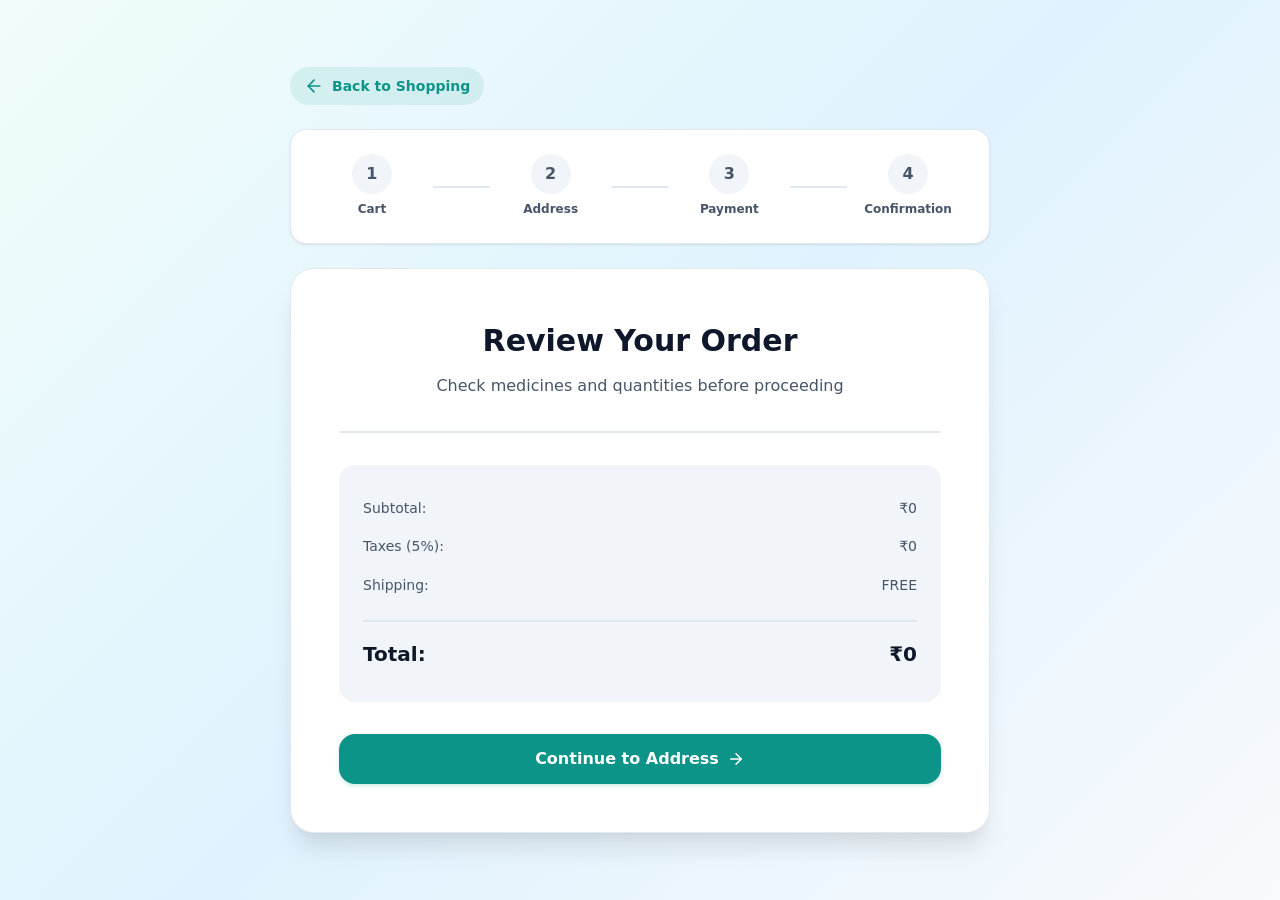
==== frontend/pages/checkout.html @ 87092c23 "Add checkout flow and UI polish Introduces a 4-step checkout experience with cart review, address en" ====
<!DOCTYPE html>
<html lang="en">
<head>
  <meta charset="UTF-8" />
  <meta name="viewport" content="width=device-width, initial-scale=1.0" />
  <meta name="description" content="MediCare Plus Checkout - Complete Your Medicine Order" />
  <title>Checkout - MediCare Plus</title>
  <link rel="stylesheet" href="../css/style.css" />
  <link rel="stylesheet" href="../css/checkout.css" />
</head>
<body class="checkout-page">

  <!-- Checkout Container -->
  <div class="checkout-container">
    <!-- Header with Back Link -->
    <div class="checkout-header">
      <a href="../index.html" class="back-link" aria-label="Back to home">
        <svg viewBox="0 0 24 24" width="20" height="20" stroke="currentColor" stroke-width="2" fill="none" stroke-linecap="round" stroke-linejoin="round">
          <line x1="19" y1="12" x2="5" y2="12"></line>
          <polyline points="12 19 5 12 12 5"></polyline>
        </svg>
        <span>Back to Shopping</span>
      </a>
    </div>

    <!-- Step Indicator Bar -->
    <div class="step-indicator">
      <div class="step-item" data-step="cart">
        <div class="step-number">1</div>
        <div class="step-label">Cart</div>
      </div>
      <div class="step-connector"></div>
      <div class="step-item" data-step="address">
        <div class="step-number">2</div>
        <div class="step-label">Address</div>
      </div>
      <div class="step-connector"></div>
      <div class="step-item" data-step="payment">
        <div class="step-number">3</div>
        <div class="step-label">Payment</div>
      </div>
      <div class="step-connector"></div>
      <div class="step-item" data-step="confirmation">
        <div class="step-number">4</div>
        <div class="step-label">Confirmation</div>
      </div>
    </div>

    <!-- Checkout Card -->
    <div class="checkout-card">

      <!-- STEP 1: CART REVIEW -->
      <div class="checkout-step active" id="cart-step">
        <div class="step-header">
          <h2>Review Your Order</h2>
          <p>Check medicines and quantities before proceeding</p>
        </div>

        <div class="cart-items-wrapper">
          <div class="cart-items" id="cart-items">
            <!-- Populated by checkout.js -->
          </div>
        </div>

        <!-- Price Breakdown -->
        <div class="price-breakdown">
          <div class="price-row">
            <span>Subtotal:</span>
            <span id="subtotal">₹0</span>
          </div>
          <div class="price-row">
            <span>Taxes (5%):</span>
            <span id="tax">₹0</span>
          </div>
          <div class="price-row">
            <span>Shipping:</span>
            <span id="shipping">FREE</span>
          </div>
          <div class="price-row total">
            <span>Total:</span>
            <span id="total">₹0</span>
          </div>
        </div>

        <!-- Action Buttons -->
        <div class="step-actions">
          <button type="button" class="btn btn-primary btn-lg btn-block" id="cart-continue">
            <span>Continue to Address</span>
            <svg viewBox="0 0 24 24" width="18" height="18" stroke="currentColor" stroke-width="2" fill="none" stroke-linecap="round" stroke-linejoin="round">
              <line x1="5" y1="12" x2="19" y2="12"></line>
              <polyline points="12 5 19 12 12 19"></polyline>
            </svg>
          </button>
        </div>
      </div>

      <!-- STEP 2: DELIVERY ADDRESS -->
      <div class="checkout-step" id="address-step">
        <div class="step-header">
          <h2>Delivery Address</h2>
          <p>Where should we deliver your medicines?</p>
        </div>

        <form class="address-form" id="address-form">
          <!-- Full Name -->
          <div class="form-group">
            <label for="full-name">Full Name</label>
            <input
              type="text"
              id="full-name"
              class="form-input"
              placeholder="Ashish Sharma"
              required
              aria-label="Your full name"
            />
            <p class="form-error" id="error-full-name"></p>
          </div>

          <!-- Phone Number -->
          <div class="form-group">
            <label for="phone">Mobile Number</label>
            <div class="phone-input-wrapper">
              <span class="country-code">+91</span>
              <input
                type="tel"
                id="phone"
                class="phone-input"
                placeholder="Enter 10-digit number"
                maxlength="10"
                pattern="[0-9]{10}"
                required
                aria-label="10-digit Indian mobile number"
              />
            </div>
            <p class="form-error" id="error-phone"></p>
          </div>

          <!-- Street Address -->
          <div class="form-group">
            <label for="street">Street Address</label>
            <input
              type="text"
              id="street"
              class="form-input"
              placeholder="123 Main Street, Apt 456"
              required
              aria-label="Street address"
            />
            <p class="form-error" id="error-street"></p>
          </div>

          <!-- City & State Row -->
          <div class="form-row">
            <div class="form-group">
              <label for="city">City</label>
              <input
                type="text"
                id="city"
                class="form-input"
                placeholder="Mumbai"
                required
                aria-label="City"
              />
              <p class="form-error" id="error-city"></p>
            </div>

            <div class="form-group">
              <label for="state">State</label>
              <select id="state" class="form-input" required aria-label="Indian state">
                <option value="">Select State</option>
                <option value="Andhra Pradesh">Andhra Pradesh</option>
                <option value="Arunachal Pradesh">Arunachal Pradesh</option>
                <option value="Assam">Assam</option>
                <option value="Bihar">Bihar</option>
                <option value="Chhattisgarh">Chhattisgarh</option>
                <option value="Goa">Goa</option>
                <option value="Gujarat">Gujarat</option>
                <option value="Haryana">Haryana</option>
                <option value="Himachal Pradesh">Himachal Pradesh</option>
                <option value="Jharkhand">Jharkhand</option>
                <option value="Karnataka">Karnataka</option>
                <option value="Kerala">Kerala</option>
                <option value="Madhya Pradesh">Madhya Pradesh</option>
                <option value="Maharashtra">Maharashtra</option>
                <option value="Manipur">Manipur</option>
                <option value="Meghalaya">Meghalaya</option>
                <option value="Mizoram">Mizoram</option>
                <option value="Nagaland">Nagaland</option>
                <option value="Odisha">Odisha</option>
                <option value="Punjab">Punjab</option>
                <option value="Rajasthan">Rajasthan</option>
                <option value="Sikkim">Sikkim</option>
                <option value="Tamil Nadu">Tamil Nadu</option>
                <option value="Telangana">Telangana</option>
                <option value="Tripura">Tripura</option>
                <option value="Uttar Pradesh">Uttar Pradesh</option>
                <option value="Uttarakhand">Uttarakhand</option>
                <option value="West Bengal">West Bengal</option>
                <option value="Andaman and Nicobar">Andaman and Nicobar</option>
                <option value="Chandigarh">Chandigarh</option>
                <option value="Dadra and Nagar Haveli">Dadra and Nagar Haveli</option>
                <option value="Daman and Diu">Daman and Diu</option>
                <option value="Lakshadweep">Lakshadweep</option>
                <option value="Puducherry">Puducherry</option>
                <option value="Delhi">Delhi</option>
              </select>
              <p class="form-error" id="error-state"></p>
            </div>
          </div>

          <!-- PIN Code -->
          <div class="form-group">
            <label for="pin-code">PIN Code</label>
            <input
              type="text"
              id="pin-code"
              class="form-input"
              placeholder="400001"
              maxlength="6"
              pattern="[0-9]{6}"
              required
              aria-label="6-digit PIN code"
            />
            <p class="form-hint">6 digits, e.g., 400001</p>
            <p class="form-error" id="error-pin-code"></p>
          </div>

          <!-- Save Address Checkbox -->
          <div class="form-group checkbox-group">
            <label class="checkbox-label">
              <input type="checkbox" id="save-address" />
              <span>Save this address for future orders</span>
            </label>
          </div>

          <!-- Action Buttons -->
          <div class="step-actions">
            <button type="button" class="btn btn-outline btn-lg" id="address-back">
              <svg viewBox="0 0 24 24" width="18" height="18" stroke="currentColor" stroke-width="2" fill="none" stroke-linecap="round" stroke-linejoin="round">
                <line x1="19" y1="12" x2="5" y2="12"></line>
                <polyline points="12 19 5 12 12 5"></polyline>
              </svg>
              <span>Back</span>
            </button>
            <button type="button" class="btn btn-primary btn-lg" id="address-continue">
              <span>Continue to Payment</span>
              <svg viewBox="0 0 24 24" width="18" height="18" stroke="currentColor" stroke-width="2" fill="none" stroke-linecap="round" stroke-linejoin="round">
                <line x1="5" y1="12" x2="19" y2="12"></line>
                <polyline points="12 5 19 12 12 19"></polyline>
              </svg>
            </button>
          </div>
        </form>
      </div>

      <!-- STEP 3: PAYMENT & COUPON -->
      <div class="checkout-step" id="payment-step">
        <div class="step-header">
          <h2>Payment & Coupon</h2>
          <p>Choose payment method and apply coupon if available</p>
        </div>

        <!-- Order Summary -->
        <div class="order-summary">
          <h3>Order Summary</h3>
          <div class="summary-row">
            <span>Subtotal:</span>
            <span id="summary-subtotal">₹0</span>
          </div>
          <div class="summary-row">
            <span>Taxes:</span>
            <span id="summary-tax">₹0</span>
          </div>
          <div class="summary-row">
            <span>Shipping:</span>
            <span id="summary-shipping">FREE</span>
          </div>
          <div class="summary-row">
            <span>Discount:</span>
            <span id="summary-discount">-₹0</span>
          </div>
          <div class="summary-row total">
            <span>Total:</span>
            <span id="summary-total">₹0</span>
          </div>
        </div>

        <!-- Coupon Code Section -->
        <div class="coupon-section">
          <h3>Apply Coupon Code</h3>
          <p class="form-hint">Optional - Try: SAVE10, FIRST20, SUMMER50</p>
          <div class="coupon-input-wrapper">
            <input
              type="text"
              id="coupon-code"
              class="form-input coupon-input"
              placeholder="Enter coupon code"
              maxlength="10"
              aria-label="Coupon code"
            />
            <button type="button" class="btn btn-primary btn-sm" id="apply-coupon">
              Apply
            </button>
          </div>
          <p class="form-error" id="error-coupon"></p>
          <p class="form-success" id="success-coupon"></p>
        </div>

        <!-- Payment Method Section -->
        <div class="payment-section">
          <h3>Payment Method</h3>
          <div class="payment-options">
            <label class="radio-label">
              <input type="radio" name="payment-method" value="upi" />
              <span class="radio-text">
                <strong>UPI</strong> - Google Pay, PhonePe, Paytm
              </span>
            </label>
            <label class="radio-label">
              <input type="radio" name="payment-method" value="card" />
              <span class="radio-text">
                <strong>Debit/Credit Card</strong> - Visa, Mastercard, RuPay
              </span>
            </label>
            <label class="radio-label">
              <input type="radio" name="payment-method" value="netbanking" />
              <span class="radio-text">
                <strong>Net Banking</strong> - All major banks
              </span>
            </label>
            <label class="radio-label">
              <input type="radio" name="payment-method" value="cod" checked />
              <span class="radio-text">
                <strong>Cash on Delivery</strong> - Pay when you receive
              </span>
            </label>
          </div>
          <p class="form-hint" style="margin-top: 16px; color: #d97706;">
            ⚠️ Note: Schedule H/H1 prescription drugs require valid doctor's prescription at delivery.
          </p>
        </div>

        <!-- Action Buttons -->
        <div class="step-actions">
          <button type="button" class="btn btn-outline btn-lg" id="payment-back">
            <svg viewBox="0 0 24 24" width="18" height="18" stroke="currentColor" stroke-width="2" fill="none" stroke-linecap="round" stroke-linejoin="round">
              <line x1="19" y1="12" x2="5" y2="12"></line>
              <polyline points="12 19 5 12 12 5"></polyline>
            </svg>
            <span>Back</span>
          </button>
          <button type="button" class="btn btn-primary btn-lg" id="place-order">
            <span>Place Order</span>
            <svg viewBox="0 0 24 24" width="18" height="18" stroke="currentColor" stroke-width="2" fill="none" stroke-linecap="round" stroke-linejoin="round">
              <polyline points="20 6 9 17 4 12"></polyline>
            </svg>
          </button>
        </div>
      </div>

      <!-- STEP 4: ORDER CONFIRMATION -->
      <div class="checkout-step" id="confirmation-step">
        <div class="confirmation-content">
          <div class="success-icon">
            <svg viewBox="0 0 24 24" width="64" height="64" stroke="currentColor" stroke-width="2" fill="none" stroke-linecap="round" stroke-linejoin="round">
              <polyline points="20 6 9 17 4 12"></polyline>
            </svg>
          </div>
          <h2>Order Placed Successfully!</h2>
          <p>Your medicines are being prepared for delivery</p>

          <!-- Order Details -->
          <div class="order-details">
            <div class="detail-row">
              <span class="detail-label">Order Number:</span>
              <span class="detail-value" id="order-number">#MED0000000000</span>
            </div>
            <div class="detail-row">
              <span class="detail-label">Order Date & Time:</span>
              <span class="detail-value" id="order-date">01 Nov 2026, 5:30 AM</span>
            </div>
            <div class="detail-row">
              <span class="detail-label">Estimated Delivery:</span>
              <span class="detail-value" id="estimated-delivery">3-4 business days</span>
            </div>
          </div>

          <!-- Delivery Address -->
          <div class="delivery-address">
            <h3>Delivery to:</h3>
            <div id="delivery-summary">
              <!-- Populated by checkout.js -->
            </div>
          </div>

          <!-- Order Summary -->
          <div class="final-summary">
            <div class="summary-row">
              <span id="items-count">3 medicines</span>
              <span id="final-total">₹467</span>
            </div>
            <div class="summary-row">
              <span>Payment Method:</span>
              <span id="final-payment-method">Cash on Delivery</span>
            </div>
          </div>

          <!-- Action Buttons -->
          <div class="confirmation-actions">
            <button type="button" class="btn btn-outline btn-lg" id="track-order">
              <svg viewBox="0 0 24 24" width="18" height="18" stroke="currentColor" stroke-width="2" fill="none" stroke-linecap="round" stroke-linejoin="round">
                <circle cx="9" cy="21" r="1"/>
                <circle cx="20" cy="21" r="1"/>
                <path d="M1 1h4l2.68 13.39a2 2 0 0 0 2 1.61h9.72a2 2 0 0 0 2-1.61L23 6H6"/>
              </svg>
              <span>Track Order</span>
            </button>
            <button type="button" class="btn btn-primary btn-lg" id="continue-shopping">
              <span>Continue Shopping</span>
              <svg viewBox="0 0 24 24" width="18" height="18" stroke="currentColor" stroke-width="2" fill="none" stroke-linecap="round" stroke-linejoin="round">
                <line x1="5" y1="12" x2="19" y2="12"></line>
                <polyline points="12 5 19 12 12 19"></polyline>
              </svg>
            </button>
          </div>
        </div>
      </div>

    </div>
  </div>

  <!-- Toast Notification Container -->
  <div id="toast-container" class="toast-container" aria-live="polite"></div>

  <!-- Scripts -->
  <script type="module" src="../js/checkout.js"></script>
</body>
</html>
---- frontend/css/style.css ----
/**
 * style.css: Core Design System and Component Styles for Online Medicine Shop
 * Maintained by Member 1 (Soham Shinde) - Foundation, Homepage & UI Components
 */

/* ==========================================================================
   1. DESIGN SYSTEM VARIABLES (:root)
   ========================================================================== */
:root {
  /* Brand Palette - Modern Healthcare & Pharmaceutical */
  --primary-color: #0d9488;       /* Medical Teal 600 */
  --primary-hover: #0f766e;       /* Teal 700 */
  --primary-dark: #115e59;        /* Teal 800 */
  --primary-light: #ccfbf1;       /* Teal 100 */
  --primary-subtle: #f0fdfa;      /* Teal 50 */

  --secondary-color: #0284c7;     /* Clinical Sky 600 */
  --secondary-hover: #0369a1;     /* Sky 700 */
  --secondary-light: #e0f2fe;     /* Sky 100 */

  --accent-color: #10b981;        /* Wellness Emerald 500 */
  --accent-hover: #059669;        /* Emerald 600 */
  --accent-light: #d1fae5;        /* Emerald 100 */

  /* Status & Regulatory */
  --warning-color: #d97706;       /* Rx Prescription Required (Amber 600) */
  --warning-light: #fef3c7;       /* Amber 100 */
  --warning-border: #fcd34d;      /* Amber 300 */
  
  --danger-color: #e11d48;        /* Rose 600 */
  --danger-light: #ffe4e6;        /* Rose 100 */

  --success-color: #10b981;       /* Emerald 500 */
  --success-light: #d1fae5;       /* Emerald 100 */

  /* Neutral Backgrounds & Surfaces */
  --background-color: #f8fafc;   /* Slate 50 */
  --bg-surface: #ffffff;
  --bg-muted: #f1f5f9;           /* Slate 100 */
  --bg-card: #ffffff;
  --bg-dark: #0f172a;            /* Slate 900 */

  /* Typography Colors */
  --text-main: #0f172a;           /* Slate 900 */
  --text-light: #475569;          /* Slate 600 */
  --text-muted: #94a3b8;          /* Slate 400 */
  --text-inverted: #ffffff;

  /* Borders & Dividers */
  --border-color: #e2e8f0;        /* Slate 200 */
  --border-subtle: #f1f5f9;       /* Slate 100 */
  --border-focus: #0d9488;

  /* Typography Hierarchy */
  --font-family-main: system-ui, -apple-system, BlinkMacSystemFont, 'Segoe UI', Roboto, 'Helvetica Neue', Arial, sans-serif;
  --font-size-xs: 0.75rem;       /* 12px */
  --font-size-sm: 0.875rem;      /* 14px */
  --font-size-base: 1rem;        /* 16px */
  --font-size-md: 1.125rem;      /* 18px */
  --font-size-lg: 1.25rem;       /* 20px */
  --font-size-xl: 1.5rem;        /* 24px */
  --font-size-2xl: 1.875rem;     /* 30px */
  --font-size-3xl: 2.25rem;      /* 36px */
  --font-size-4xl: 3rem;         /* 48px */

  /* Spacing Scale */
  --spacing-xs: 4px;
  --spacing-sm: 8px;
  --spacing-md: 16px;
  --spacing-lg: 24px;
  --spacing-xl: 32px;
  --spacing-2xl: 48px;
  --spacing-3xl: 64px;

  /* Border Radii */
  --radius-sm: 6px;
  --radius-md: 10px;
  --radius-lg: 16px;
  --radius-xl: 24px;
  --radius-pill: 9999px;

  /* Shadows & Elevations */
  --shadow-sm: 0 1px 3px rgba(0, 0, 0, 0.06), 0 1px 2px rgba(0, 0, 0, 0.04);
  --shadow-md: 0 4px 6px -1px rgba(0, 0, 0, 0.07), 0 2px 4px -2px rgba(0, 0, 0, 0.04);
  --shadow-lg: 0 10px 15px -3px rgba(0, 0, 0, 0.08), 0 4px 6px -4px rgba(0, 0, 0, 0.03);
  --shadow-xl: 0 20px 25px -5px rgba(0, 0, 0, 0.1), 0 8px 10px -6px rgba(0, 0, 0, 0.04);
  --shadow-teal: 0 10px 25px -5px rgba(13, 148, 136, 0.25);

  /* Transitions */
  --transition-fast: 0.15s ease;
  --transition-normal: 0.25s cubic-bezier(0.4, 0, 0.2, 1);
  --transition-slow: 0.35s cubic-bezier(0.4, 0, 0.2, 1);

  /* Container */
  --container-max-width: 1240px;
}

/* ==========================================================================
   2. GLOBAL RESET & BASE STYLES
   ========================================================================== */
*, *::before, *::after {
  box-sizing: border-box;
  margin: 0;
  padding: 0;
}

html {
  scroll-behavior: smooth;
}

body {
  font-family: var(--font-family-main);
  background-color: var(--background-color);
  color: var(--text-main);
  line-height: 1.6;
  -webkit-font-smoothing: antialiased;
  -moz-osx-font-smoothing: grayscale;
  display: flex;
  flex-direction: column;
  min-height: 100vh;
}

img {
  max-width: 100%;
  height: auto;
  display: block;
}

a {
  color: inherit;
  text-decoration: none;
  transition: color var(--transition-fast);
}

button, input, select, textarea {
  font: inherit;
}

button {
  cursor: pointer;
  border: none;
  background: none;
}

ul, ol {
  list-style: none;
}

/* Utilities */
.container {
  width: 100%;
  max-width: var(--container-max-width);
  margin-left: auto;
  margin-right: auto;
  padding-left: var(--spacing-md);
  padding-right: var(--spacing-md);
}

.section {
  padding-top: var(--spacing-3xl);
  padding-bottom: var(--spacing-3xl);
}

.section-header {
  text-align: center;
  max-width: 680px;
  margin: 0 auto var(--spacing-2xl);
}

.section-badge {
  display: inline-block;
  font-size: var(--font-size-xs);
  font-weight: 700;
  text-transform: uppercase;
  letter-spacing: 0.08em;
  color: var(--primary-color);
  background: var(--primary-light);
  padding: 4px 12px;
  border-radius: var(--radius-pill);
  margin-bottom: var(--spacing-sm);
}

.section-title {
  font-size: var(--font-size-3xl);
  font-weight: 800;
  color: var(--text-main);
  line-height: 1.25;
  margin-bottom: var(--spacing-sm);
  letter-spacing: -0.02em;
}

.section-subtitle {
  font-size: var(--font-size-base);
  color: var(--text-light);
  line-height: 1.6;
}

/* ==========================================================================
   3. UI COMPONENTS: BUTTONS
   ========================================================================== */
.btn {
  display: inline-flex;
  align-items: center;
  justify-content: center;
  gap: var(--spacing-sm);
  padding: 10px 20px;
  font-size: var(--font-size-sm);
  font-weight: 600;
  border-radius: var(--radius-md);
  transition: all var(--transition-normal);
  white-space: nowrap;
  line-height: 1.4;
}

.btn-primary {
  background-color: var(--primary-color);
  color: var(--text-inverted);
  box-shadow: 0 2px 4px rgba(13, 148, 136, 0.2);
}

.btn-primary:hover {
  background-color: var(--primary-hover);
  box-shadow: 0 4px 10px rgba(13, 148, 136, 0.35);
  transform: translateY(-1px);
}

.btn-primary:active {
  transform: translateY(0);
}

.btn-secondary {
  background-color: var(--secondary-color);
  color: var(--text-inverted);
}

.btn-secondary:hover {
  background-color: var(--secondary-hover);
  transform: translateY(-1px);
}

.btn-outline {
  border: 1.5px solid var(--border-color);
  background-color: var(--bg-surface);
  color: var(--text-main);
}

.btn-outline:hover {
  border-color: var(--primary-color);
  color: var(--primary-color);
  background-color: var(--primary-subtle);
}

.btn-outline-primary {
  border: 1.5px solid var(--primary-color);
  color: var(--primary-color);
  background: transparent;
}

.btn-outline-primary:hover {
  background-color: var(--primary-color);
  color: var(--text-inverted);
}

.btn-pill {
  border-radius: var(--radius-pill);
}

.btn-sm {
  padding: 6px 14px;
  font-size: var(--font-size-xs);
}

.btn-lg {
  padding: 14px 28px;
  font-size: var(--font-size-base);
  border-radius: var(--radius-lg);
}

.btn-icon {
  width: 40px;
  height: 40px;
  padding: 0;
  border-radius: var(--radius-md);
  display: inline-flex;
  align-items: center;
  justify-content: center;
}

/* ==========================================================================
   4. UI COMPONENTS: BADGES & TAGS
   ========================================================================== */
.badge {
  display: inline-flex;
  align-items: center;
  gap: 4px;
  padding: 3px 8px;
  font-size: var(--font-size-xs);
  font-weight: 600;
  border-radius: var(--radius-pill);
  line-height: 1.3;
}

.badge-rx {
  background-color: var(--warning-light);
  color: var(--warning-color);
  border: 1px solid var(--warning-border);
  font-weight: 700;
}

.badge-schedule-h {
  background-color: #fee2e2;
  color: #b91c1c;
  border: 1px solid #fca5a5;
  font-weight: 700;
  letter-spacing: 0.02em;
}

.badge-ayurvedic {
  background-color: #ecfdf5;
  color: #047857;
  border: 1px solid #a7f3d0;
  font-weight: 700;
}

.badge-otc {
  background-color: var(--success-light);
  color: var(--accent-hover);
}

.badge-discount {
  background-color: var(--danger-light);
  color: var(--danger-color);
  font-weight: 700;
}

.badge-category {
  background-color: var(--bg-muted);
  color: var(--text-light);
}

/* ==========================================================================
   5. HEADER & NAVIGATION
   ========================================================================== */
.top-bar {
  background-color: var(--bg-dark);
  color: #cbd5e1;
  font-size: var(--font-size-xs);
  padding: 6px 0;
  border-bottom: 1px solid rgba(255, 255, 255, 0.08);
}

.top-bar-inner {
  display: flex;
  justify-content: space-between;
  align-items: center;
}

.top-bar-contact {
  display: flex;
  gap: var(--spacing-lg);
}

.top-bar-contact span {
  display: flex;
  align-items: center;
  gap: 6px;
}

.top-bar-promo {
  font-weight: 500;
  color: #38bdf8;
}

.site-header {
  position: sticky;
  top: 0;
  z-index: 100;
  background-color: #000000;
  backdrop-filter: blur(8px);
  border-bottom: 2px solid #10b981;
  box-shadow: 0 4px 12px rgba(0, 0, 0, 0.4);
  transition: all var(--transition-normal);
}

.header-main {
  display: flex;
  align-items: center;
  justify-content: space-between;
  gap: var(--spacing-lg);
  padding: var(--spacing-md) 0;
}

.brand-logo {
  display: flex;
  align-items: center;
  gap: 10px;
  font-size: var(--font-size-xl);
  font-weight: 800;
  color: #10b981;
  letter-spacing: -0.02em;
  transition: transform 0.25s cubic-bezier(0.34, 1.56, 0.64, 1);
}

.brand-logo:hover {
  transform: scale(1.02);
}

.brand-icon-wrap {
  width: 40px;
  height: 40px;
  background: linear-gradient(135deg, var(--primary-color), var(--secondary-color));
  color: var(--text-inverted);
  border-radius: var(--radius-md);
  display: flex;
  align-items: center;
  justify-content: center;
  box-shadow: 0 4px 8px rgba(13, 148, 136, 0.3);
  transition: transform 0.35s cubic-bezier(0.34, 1.56, 0.64, 1), box-shadow 0.25s ease;
}

.brand-logo:hover .brand-icon-wrap {
  transform: rotate(90deg) scale(1.08);
  box-shadow: 0 6px 14px rgba(13, 148, 136, 0.45);
}

.brand-name {
  color: #ffffff;
  transition: color var(--transition-fast);
}

.brand-name span {
  color: var(--primary-color);
}

/* Header Search */
.header-search-form {
  flex: 1;
  max-width: 460px;
  position: relative;
}

.search-input-wrap {
  position: relative;
  display: flex;
  align-items: center;
}

.search-icon {
  position: absolute;
  left: 14px;
  color: #6b7280;
  pointer-events: none;
  transition: color var(--transition-fast);
}

.header-search-input {
  width: 100%;
  padding: 10px 16px 10px 42px;
  font-size: var(--font-size-sm);
  background-color: #1a1a1a;
  border: 1.5px solid #333333;
  border-radius: var(--radius-pill);
  color: #ffffff;
  outline: none;
  transition: all var(--transition-normal);
}

.header-search-input::placeholder {
  color: #6b7280;
}

.header-search-input:focus {
  background-color: #1a1a1a;
  border-color: #10b981;
  box-shadow: 0 0 0 4px rgba(16, 185, 129, 0.1);
}

.header-search-form:focus-within .search-icon {
  color: var(--primary-color);
}

/* Navigation Links with Smooth Hover Animation */
.main-nav {
  display: flex;
  align-items: center;
  gap: var(--spacing-md);
}

.nav-links {
  display: flex;
  align-items: center;
  gap: 6px;
}

.nav-link {
  font-size: var(--font-size-sm);
  font-weight: 600;
  color: #d1d5db;
  padding: 8px 16px;
  border-radius: var(--radius-pill);
  position: relative;
  transition: color 0.25s ease, background-color 0.25s ease, transform 0.25s cubic-bezier(0.34, 1.56, 0.64, 1);
  display: inline-flex;
  align-items: center;
  text-decoration: none;
  overflow: hidden;
}

/* Animated Underline Indicator */
.nav-link::after {
  content: '';
  position: absolute;
  bottom: 3px;
  left: 50%;
  width: 0;
  height: 2.5px;
  background: linear-gradient(90deg, #10b981, #34d399);
  border-radius: var(--radius-pill);
  transform: translateX(-50%);
  transition: width 0.28s cubic-bezier(0.4, 0, 0.2, 1);
}

.nav-link:hover {
  color: #10b981;
  background-color: rgba(16, 185, 129, 0.08);
  transform: translateY(-2px);
}

.nav-link:hover::after {
  width: 60%;
}

.nav-link.active {
  color: #10b981;
  background-color: rgba(16, 185, 129, 0.12);
  font-weight: 700;
}

.nav-link.active::after {
  width: 60%;
  background: #10b981;
}

/* Header Actions */
.header-actions {
  display: flex;
  align-items: center;
  gap: var(--spacing-md);
}

.btn-cart {
  position: relative;
  width: 44px;
  height: 44px;
  background-color: #1a1a1a;
  border-radius: var(--radius-pill);
  display: flex;
  align-items: center;
  justify-content: center;
  color: #10b981;
  transition: all 0.25s cubic-bezier(0.34, 1.56, 0.64, 1);
}

.btn-cart:hover {
  background-color: rgba(16, 185, 129, 0.12);
  color: #10b981;
  transform: translateY(-2px) scale(1.06);
  box-shadow: 0 4px 12px rgba(16, 185, 129, 0.2);
}

.btn-cart:hover .cart-badge {
  transform: scale(1.18);
  animation: badgeBounce 0.4s ease;
}

@keyframes badgeBounce {
  0%, 100% { transform: scale(1.18); }
  50% { transform: scale(1.35); }
}

.cart-badge {
  position: absolute;
  top: -2px;
  right: -2px;
  background-color: var(--danger-color);
  color: var(--text-inverted);
  font-size: 11px;
  font-weight: 700;
  min-width: 19px;
  height: 19px;
  border-radius: var(--radius-pill);
  display: flex;
  align-items: center;
  justify-content: center;
  padding: 0 4px;
  border: 2px solid var(--bg-surface);
  transition: transform 0.2s cubic-bezier(0.34, 1.56, 0.64, 1);
}

.mobile-toggle {
  display: none;
  width: 40px;
  height: 40px;
  align-items: center;
  justify-content: center;
  color: #10b981;
}

/* ==========================================================================
   6. HERO SECTION
   ========================================================================== */
.hero-section {
  position: relative;
  background: linear-gradient(135deg, #f0fdfa 0%, #e0f2fe 50%, #f8fafc 100%);
  padding: var(--spacing-3xl) 0 calc(var(--spacing-3xl) + 20px);
  overflow: hidden;
  border-bottom: 1px solid var(--border-color);
}

.hero-grid {
  display: grid;
  grid-template-columns: 1.15fr 0.85fr;
  align-items: center;
  gap: var(--spacing-2xl);
}

.hero-tag {
  display: inline-flex;
  align-items: center;
  gap: 8px;
  background-color: var(--bg-surface);
  color: var(--primary-dark);
  font-size: var(--font-size-xs);
  font-weight: 700;
  padding: 6px 14px;
  border-radius: var(--radius-pill);
  border: 1px solid rgba(13, 148, 136, 0.2);
  box-shadow: var(--shadow-sm);
  margin-bottom: var(--spacing-md);
}

.hero-title {
  font-size: clamp(2.2rem, 4.5vw, 3.4rem);
  font-weight: 800;
  line-height: 1.18;
  color: var(--text-main);
  margin-bottom: var(--spacing-md);
  letter-spacing: -0.03em;
}

.hero-title .highlight {
  color: var(--primary-color);
  position: relative;
  display: inline-block;
}

.hero-description {
  font-size: var(--font-size-md);
  color: var(--text-light);
  line-height: 1.65;
  margin-bottom: var(--spacing-xl);
  max-width: 540px;
}

.hero-actions {
  display: flex;
  flex-wrap: wrap;
  gap: var(--spacing-md);
  margin-bottom: var(--spacing-2xl);
}

.hero-stats {
  display: flex;
  align-items: center;
  gap: var(--spacing-xl);
  padding-top: var(--spacing-md);
  border-top: 1px solid rgba(226, 232, 240, 0.8);
}

.stat-item {
  display: flex;
  flex-direction: column;
}

.stat-number {
  font-size: var(--font-size-xl);
  font-weight: 800;
  color: var(--text-main);
}

.stat-label {
  font-size: var(--font-size-xs);
  color: var(--text-muted);
  font-weight: 600;
}

/* Hero Right Visual Card */
.hero-visual {
  position: relative;
}

.hero-card {
  background-color: var(--bg-surface);
  border-radius: var(--radius-xl);
  padding: var(--spacing-xl);
  box-shadow: var(--shadow-xl);
  border: 1px solid var(--border-color);
  position: relative;
}

.hero-prescription-box {
  background: linear-gradient(135deg, var(--primary-subtle), var(--secondary-light));
  border: 2px dashed var(--primary-color);
  border-radius: var(--radius-lg);
  padding: var(--spacing-lg);
  text-align: center;
  transition: all var(--transition-normal);
}

.hero-prescription-box:hover {
  background-color: var(--primary-light);
  transform: translateY(-2px);
}

.prescription-icon-circle {
  width: 56px;
  height: 56px;
  background-color: var(--primary-color);
  color: var(--text-inverted);
  border-radius: 50%;
  display: flex;
  align-items: center;
  justify-content: center;
  margin: 0 auto var(--spacing-md);
  box-shadow: var(--shadow-teal);
}

.hero-prescription-box h3 {
  font-size: var(--font-size-md);
  font-weight: 700;
  margin-bottom: 4px;
}

.hero-prescription-box p {
  font-size: var(--font-size-xs);
  color: var(--text-light);
  margin-bottom: var(--spacing-md);
}

.floating-badge {
  position: absolute;
  background: var(--bg-surface);
  padding: 10px 14px;
  border-radius: var(--radius-md);
  box-shadow: var(--shadow-lg);
  display: flex;
  align-items: center;
  gap: 10px;
  font-size: var(--font-size-xs);
  font-weight: 700;
  border: 1px solid var(--border-color);
}

.floating-badge-1 {
  top: -12px;
  right: -10px;
  color: var(--primary-dark);
}

.floating-badge-2 {
  bottom: -16px;
  left: -10px;
  color: var(--accent-hover);
}

/* ==========================================================================
   7. TRUST / VALUE PROPOSITION FEATURES
   ========================================================================== */
.features-section {
  background-color: var(--bg-surface);
  border-bottom: 1px solid var(--border-color);
  padding: var(--spacing-xl) 0;
}

.features-grid {
  display: grid;
  grid-template-columns: repeat(4, 1fr);
  gap: var(--spacing-lg);
}

.feature-item {
  display: flex;
  align-items: flex-start;
  gap: var(--spacing-md);
  padding: var(--spacing-md);
  border-radius: var(--radius-lg);
  transition: background-color var(--transition-fast);
}

.feature-item:hover {
  background-color: var(--bg-muted);
}

.feature-icon-wrap {
  width: 52px;
  height: 52px;
  flex-shrink: 0;
  border-radius: var(--radius-md);
  background-color: var(--primary-light);
  color: var(--primary-color);
  display: flex;
  align-items: center;
  justify-content: center;
}

.feature-text h4 {
  font-size: var(--font-size-sm);
  font-weight: 700;
  color: var(--text-main);
  margin-bottom: 3px;
}

.feature-text p {
  font-size: var(--font-size-xs);
  color: var(--text-light);
  line-height: 1.45;
}

/* ==========================================================================
   8. CATEGORIES SECTION
   ========================================================================== */
.categories-section {
  background-color: var(--background-color);
}

.categories-grid {
  display: grid;
  grid-template-columns: repeat(auto-fill, minmax(240px, 1fr));
  gap: var(--spacing-md);
}

.category-card {
  background-color: var(--bg-surface);
  border: 1.5px solid var(--border-color);
  border-radius: var(--radius-lg);
  padding: var(--spacing-lg);
  display: flex;
  flex-direction: column;
  transition: all var(--transition-normal);
  cursor: pointer;
  position: relative;
}

.category-card:hover, .category-card.active {
  border-color: var(--primary-color);
  box-shadow: var(--shadow-md);
  transform: translateY(-3px);
}

.category-card.active {
  background: linear-gradient(180deg, var(--primary-subtle) 0%, var(--bg-surface) 100%);
}

.category-card-top {
  display: flex;
  justify-content: space-between;
  align-items: flex-start;
  margin-bottom: var(--spacing-md);
}

.category-icon-box {
  width: 48px;
  height: 48px;
  border-radius: var(--radius-md);
  background-color: var(--primary-light);
  color: var(--primary-color);
  display: flex;
  align-items: center;
  justify-content: center;
  transition: all var(--transition-normal);
}

.category-card:hover .category-icon-box {
  background-color: var(--primary-color);
  color: var(--text-inverted);
}

.category-name {
  font-size: var(--font-size-md);
  font-weight: 700;
  color: var(--text-main);
  margin-bottom: 4px;
}

.category-desc {
  font-size: var(--font-size-xs);
  color: var(--text-light);
  line-height: 1.4;
  margin-bottom: var(--spacing-md);
  flex-grow: 1;
}

.category-footer {
  display: flex;
  align-items: center;
  justify-content: space-between;
  font-size: var(--font-size-xs);
  font-weight: 600;
  color: var(--primary-color);
  padding-top: var(--spacing-sm);
  border-top: 1px solid var(--border-subtle);
}

/* ==========================================================================
   9. FILTER CONTROLS & CONTROLS BAR
   ========================================================================== */
.catalog-controls {
  display: flex;
  justify-content: space-between;
  align-items: center;
  flex-wrap: wrap;
  gap: var(--spacing-md);
  margin-bottom: var(--spacing-xl);
  padding-bottom: var(--spacing-md);
  border-bottom: 1px solid var(--border-color);
}

.filter-pills {
  display: flex;
  flex-wrap: wrap;
  gap: var(--spacing-sm);
}

.filter-pill {
  padding: 8px 18px;
  border-radius: var(--radius-pill);
  font-size: var(--font-size-xs);
  font-weight: 600;
  background-color: var(--bg-surface);
  border: 1px solid var(--border-color);
  color: var(--text-light);
  transition: all var(--transition-fast);
}

.filter-pill:hover {
  border-color: var(--primary-color);
  color: var(--primary-color);
}

.filter-pill.active {
  background-color: var(--primary-color);
  border-color: var(--primary-color);
  color: var(--text-inverted);
  box-shadow: 0 2px 6px rgba(13, 148, 136, 0.25);
}

.results-count {
  font-size: var(--font-size-sm);
  color: var(--text-muted);
}

.results-count strong {
  color: var(--text-main);
}

.catalog-refinements {
  display: flex;
  align-items: center;
  justify-content: flex-end;
  flex-wrap: wrap;
  gap: var(--spacing-sm);
}

.catalog-select-label,
.catalog-stock-toggle {
  display: inline-flex;
  align-items: center;
  gap: 8px;
  color: var(--text-muted);
  font-size: var(--font-size-xs);
  font-weight: 600;
}

.catalog-select {
  min-height: 38px;
  padding: 7px 30px 7px 10px;
  border: 1px solid var(--border-color);
  border-radius: var(--radius-md);
  background: var(--bg-surface);
  color: var(--text-main);
  font: inherit;
}

.catalog-stock-toggle input { accent-color: var(--primary-color); }

.catalog-reset {
  border: 0;
  background: transparent;
  color: var(--primary-color);
  font: inherit;
  font-size: var(--font-size-xs);
  font-weight: 700;
  cursor: pointer;
}

.catalog-reset:hover { text-decoration: underline; }

@media (max-width: 760px) {
  .catalog-controls { align-items: flex-start; }
  .catalog-refinements { justify-content: flex-start; width: 100%; }
  .catalog-select-label { flex: 1 1 180px; justify-content: space-between; }
}

/* ==========================================================================
   10. PRODUCT GRID & CARDS
   ========================================================================== */
.products-grid {
  display: grid;
  grid-template-columns: repeat(auto-fill, minmax(260px, 1fr));
  gap: var(--spacing-lg);
}

.product-card {
  background-color: var(--bg-surface);
  border: 1px solid var(--border-color);
  border-radius: var(--radius-lg);
  overflow: hidden;
  display: flex;
  flex-direction: column;
  transition: all var(--transition-normal);
  position: relative;
}

.product-card:hover {
  border-color: rgba(13, 148, 136, 0.4);
  box-shadow: var(--shadow-lg);
  transform: translateY(-4px);
}

.product-img-wrap {
  position: relative;
  width: 100%;
  height: 210px;
  background: radial-gradient(circle at center, #ffffff 45%, #f8fafc 100%);
  display: flex;
  align-items: center;
  justify-content: center;
  padding: 18px;
  overflow: hidden;
  border-bottom: 1px solid var(--border-subtle);
}

.product-img {
  max-width: 100%;
  max-height: 100%;
  width: auto;
  height: auto;
  object-fit: contain;
  transition: transform 0.35s cubic-bezier(0.34, 1.56, 0.64, 1), filter 0.3s ease;
  filter: drop-shadow(0 4px 6px rgba(0, 0, 0, 0.08));
}

.product-card:hover .product-img {
  transform: scale(1.08) translateY(-4px);
  filter: drop-shadow(0 10px 18px rgba(0, 0, 0, 0.14));
}

.product-badges {
  position: absolute;
  top: 12px;
  left: 12px;
  display: flex;
  flex-direction: column;
  gap: 6px;
  z-index: 2;
}

.product-body {
  padding: var(--spacing-lg);
  display: flex;
  flex-direction: column;
  flex-grow: 1;
}

.product-brand {
  font-size: var(--font-size-xs);
  font-weight: 700;
  color: var(--primary-color);
  text-transform: uppercase;
  letter-spacing: 0.05em;
  margin-bottom: 4px;
}

.product-title {
  font-size: var(--font-size-md);
  font-weight: 700;
  color: var(--text-main);
  line-height: 1.35;
  margin-bottom: 6px;
  display: -webkit-box;
  -webkit-line-clamp: 2;
  -webkit-box-orient: vertical;
  overflow: hidden;
  height: 48px;
}

.product-dosage {
  font-size: var(--font-size-xs);
  color: var(--text-muted);
  margin-bottom: var(--spacing-sm);
}

.product-rating {
  display: flex;
  align-items: center;
  gap: 4px;
  font-size: var(--font-size-xs);
  color: #f59e0b;
  margin-bottom: var(--spacing-md);
}

.rating-count {
  color: var(--text-muted);
  margin-left: 2px;
}

.product-footer {
  display: flex;
  align-items: center;
  justify-content: space-between;
  margin-top: auto;
  padding-top: var(--spacing-md);
  border-top: 1px solid var(--border-subtle);
}

.price-box {
  display: flex;
  flex-direction: column;
}

.price-current {
  font-size: var(--font-size-xl);
  font-weight: 800;
  color: var(--text-main);
  line-height: 1.1;
}

.price-original {
  font-size: var(--font-size-xs);
  color: var(--text-muted);
  text-decoration: line-through;
}

.btn-add-cart {
  padding: 8px 16px;
  font-size: var(--font-size-xs);
}

/* ==========================================================================
   11. PRESCRIPTION CALLOUT BANNER
   ========================================================================== */
.rx-banner-section {
  background: linear-gradient(135deg, var(--primary-color) 0%, #0369a1 100%);
  color: var(--text-inverted);
  border-radius: var(--radius-xl);
  padding: var(--spacing-2xl) var(--spacing-xl);
  margin: var(--spacing-2xl) auto;
  position: relative;
  overflow: hidden;
  box-shadow: var(--shadow-xl);
}

.rx-banner-grid {
  display: grid;
  grid-template-columns: 1.3fr 0.7fr;
  align-items: center;
  gap: var(--spacing-2xl);
  position: relative;
  z-index: 2;
}

.rx-banner-content h2 {
  font-size: var(--font-size-2xl);
  font-weight: 800;
  line-height: 1.25;
  margin-bottom: var(--spacing-sm);
}

.rx-banner-content p {
  font-size: var(--font-size-base);
  opacity: 0.9;
  line-height: 1.6;
  margin-bottom: var(--spacing-lg);
  max-width: 580px;
}

.rx-steps {
  display: flex;
  gap: var(--spacing-lg);
  margin-bottom: var(--spacing-xl);
}

.rx-step-item {
  display: flex;
  align-items: center;
  gap: 10px;
  font-size: var(--font-size-sm);
  font-weight: 600;
}

.rx-step-number {
  width: 28px;
  height: 28px;
  background-color: rgba(255, 255, 255, 0.2);
  border-radius: 50%;
  display: flex;
  align-items: center;
  justify-content: center;
  font-size: var(--font-size-xs);
  font-weight: 800;
}

.rx-banner-action {
  text-align: center;
}

.btn-upload-lg {
  background-color: var(--bg-surface);
  color: var(--primary-dark);
  font-weight: 700;
  padding: 14px 28px;
  box-shadow: 0 4px 12px rgba(0, 0, 0, 0.15);
}

.btn-upload-lg:hover {
  background-color: var(--primary-subtle);
  transform: translateY(-2px);
}

/* ==========================================================================
   12. TESTIMONIALS & FAQ
   ========================================================================== */
.testimonials-grid {
  display: grid;
  grid-template-columns: repeat(3, 1fr);
  gap: var(--spacing-lg);
}

.testimonial-card {
  background-color: var(--bg-surface);
  border: 1px solid var(--border-color);
  border-radius: var(--radius-lg);
  padding: var(--spacing-xl);
  display: flex;
  flex-direction: column;
  box-shadow: var(--shadow-sm);
}

.testimonial-quote {
  font-size: var(--font-size-sm);
  color: var(--text-light);
  line-height: 1.6;
  margin-bottom: var(--spacing-lg);
  flex-grow: 1;
}

.testimonial-user {
  display: flex;
  align-items: center;
  gap: 12px;
}

.testimonial-avatar {
  width: 44px;
  height: 44px;
  border-radius: 50%;
  object-fit: cover;
}

.user-info h4 {
  font-size: var(--font-size-sm);
  font-weight: 700;
  color: var(--text-main);
}

.user-info p {
  font-size: var(--font-size-xs);
  color: var(--text-muted);
}

/* FAQ */
.faq-grid {
  max-width: 800px;
  margin: 0 auto;
  display: flex;
  flex-direction: column;
  gap: var(--spacing-md);
}

.faq-item {
  background-color: var(--bg-surface);
  border: 1px solid var(--border-color);
  border-radius: var(--radius-md);
  overflow: hidden;
  transition: border-color var(--transition-fast);
}

.faq-item:hover {
  border-color: var(--primary-color);
}

.faq-question {
  width: 100%;
  padding: var(--spacing-lg);
  text-align: left;
  font-weight: 700;
  font-size: var(--font-size-base);
  color: var(--text-main);
  display: flex;
  justify-content: space-between;
  align-items: center;
  gap: var(--spacing-md);
}

.faq-icon {
  transition: transform var(--transition-normal);
  color: var(--primary-color);
}

.faq-item.active .faq-icon {
  transform: rotate(180deg);
}

.faq-answer {
  padding: 0 var(--spacing-lg) var(--spacing-lg);
  font-size: var(--font-size-sm);
  color: var(--text-light);
  line-height: 1.6;
  display: none;
}

.faq-item.active .faq-answer {
  display: block;
}

/* ==========================================================================
   13. FOOTER
   ========================================================================== */
.site-footer {
  background-color: var(--bg-dark);
  color: #94a3b8;
  padding-top: var(--spacing-3xl);
  margin-top: auto;
  border-top: 1px solid rgba(255, 255, 255, 0.08);
}

.footer-grid {
  display: grid;
  grid-template-columns: 1.4fr 1fr 1fr 1.2fr;
  gap: var(--spacing-2xl);
  padding-bottom: var(--spacing-2xl);
}

.footer-brand p {
  font-size: var(--font-size-sm);
  line-height: 1.6;
  margin-top: var(--spacing-md);
  margin-bottom: var(--spacing-lg);
  color: #cbd5e1;
}

.footer-col h4 {
  font-size: var(--font-size-base);
  font-weight: 700;
  color: var(--text-inverted);
  margin-bottom: var(--spacing-lg);
}

.footer-links li {
  margin-bottom: 10px;
}

.footer-links a {
  font-size: var(--font-size-sm);
  color: #94a3b8;
}

.footer-links a:hover {
  color: var(--text-inverted);
  padding-left: 4px;
}

.newsletter-form {
  display: flex;
  gap: var(--spacing-xs);
  margin-top: var(--spacing-md);
}

.newsletter-input {
  flex: 1;
  padding: 10px 14px;
  background-color: #1e293b;
  border: 1px solid #334155;
  border-radius: var(--radius-md);
  color: var(--text-inverted);
  font-size: var(--font-size-sm);
  outline: none;
}

.newsletter-input:focus {
  border-color: var(--primary-color);
}

.footer-disclaimer {
  padding: var(--spacing-lg) 0;
  border-top: 1px solid rgba(255, 255, 255, 0.08);
  border-bottom: 1px solid rgba(255, 255, 255, 0.08);
  font-size: var(--font-size-xs);
  color: #64748b;
  line-height: 1.5;
}

.footer-bottom {
  padding: var(--spacing-lg) 0;
  display: flex;
  justify-content: space-between;
  align-items: center;
  font-size: var(--font-size-xs);
  color: #64748b;
}

/* ==========================================================================
   14. TOAST NOTIFICATIONS & MODAL
   ========================================================================== */
.toast-container {
  position: fixed;
  bottom: 24px;
  right: 24px;
  z-index: 1000;
  display: flex;
  flex-direction: column;
  gap: 10px;
  pointer-events: none;
}

.toast {
  pointer-events: auto;
  min-width: 300px;
  max-width: 420px;
  background: var(--bg-surface);
  border-radius: var(--radius-md);
  padding: 14px 18px;
  box-shadow: var(--shadow-xl);
  display: flex;
  align-items: center;
  gap: 12px;
  border-left: 4px solid var(--primary-color);
  transform: translateX(120%);
  transition: transform var(--transition-normal);
  font-size: var(--font-size-sm);
  color: var(--text-main);
}

.toast.show {
  transform: translateX(0);
}

.toast-success {
  border-left-color: var(--success-color);
}

.toast-warning {
  border-left-color: var(--warning-color);
}

.toast-error {
  border-left-color: var(--danger-color);
}

.toast-close {
  margin-left: auto;
  color: var(--text-muted);
  font-size: 16px;
}

/* Modal */
.modal-backdrop {
  position: fixed;
  top: 0;
  left: 0;
  width: 100%;
  height: 100%;
  background: rgba(15, 23, 42, 0.6);
  backdrop-filter: blur(4px);
  z-index: 999;
  display: none;
  align-items: center;
  justify-content: center;
  padding: var(--spacing-md);
}

.modal-backdrop.open {
  display: flex;
  animation: modalFadeIn 0.2s ease-out;
}

.modal-dialog {
  background: var(--bg-surface);
  width: 100%;
  max-width: 540px;
  border-radius: var(--radius-xl);
  box-shadow: var(--shadow-xl);
  overflow: hidden;
  display: flex;
  flex-direction: column;
  animation: modalSlideUp 0.25s cubic-bezier(0.16, 1, 0.3, 1);
}

.modal-header {
  padding: var(--spacing-lg) var(--spacing-xl);
  border-bottom: 1px solid var(--border-color);
  display: flex;
  justify-content: space-between;
  align-items: center;
}

.modal-title {
  font-size: var(--font-size-lg);
  font-weight: 700;
  color: var(--text-main);
}

.modal-close {
  color: var(--text-muted);
  font-size: 20px;
}

.modal-body {
  padding: var(--spacing-xl);
  overflow-y: auto;
  max-height: 70vh;
}

.modal-footer {
  padding: var(--spacing-md) var(--spacing-xl);
  border-top: 1px solid var(--border-color);
  display: flex;
  justify-content: flex-end;
  gap: var(--spacing-md);
  background-color: var(--bg-muted);
}

@keyframes modalFadeIn {
  from { opacity: 0; }
  to { opacity: 1; }
}

@keyframes modalSlideUp {
  from { transform: translateY(20px) scale(0.97); opacity: 0; }
  to { transform: translateY(0) scale(1); opacity: 1; }
}

/* Skeleton Loading Animation */
.skeleton-card {
  background-color: var(--bg-surface);
  border: 1px solid var(--border-color);
  border-radius: var(--radius-lg);
  padding: var(--spacing-lg);
  height: 380px;
  animation: skeletonPulse 1.5s infinite ease-in-out;
}

@keyframes skeletonPulse {
  0% { opacity: 0.6; }
  50% { opacity: 1; }
  100% { opacity: 0.6; }
}

/* ==========================================================================
   15. RESPONSIVE MEDIA QUERIES
   ========================================================================== */
@media (max-width: 1024px) {
  .hero-grid {
    grid-template-columns: 1fr;
    gap: var(--spacing-xl);
  }

  .features-grid {
    grid-template-columns: repeat(2, 1fr);
  }

  .footer-grid {
    grid-template-columns: repeat(2, 1fr);
  }

  .rx-banner-grid {
    grid-template-columns: 1fr;
    text-align: center;
  }

  .rx-steps {
    justify-content: center;
  }

  .testimonials-grid {
    grid-template-columns: repeat(2, 1fr);
  }
}

/* ==========================================================================
   16. SLINGSHOT GAME ANIMATIONS
   ========================================================================== */
@keyframes digitFly {
  0% {
    transform: translate(0, 0) scale(1);
    opacity: 1;
  }
  100% {
    transform: translate(var(--tx), var(--ty))) scale(0.3);
    opacity: 0;
  }
}

@keyframes slotPulse {
  0%, 100% { transform: scale(1); }
  50% { transform: scale(1.15); }
}

.slingshot-digit-flying {
  animation: digitFly 0.6s cubic-bezier(0.34, 1.56, 0.64, 1) forwards;
}

/* ==========================================================================
   17. RESPONSIVE MEDIA QUERIES (UPDATED)
   ========================================================================== */
@media (max-width: 768px) {
  .top-bar-contact {
    display: none;
  }

  .top-bar-inner {
    justify-content: center;
  }

  .header-search-form {
    display: none; /* Can be toggled or moved into mobile view */
  }

  .main-nav .nav-links {
    display: none;
    position: absolute;
    top: 100%;
    left: 0;
    right: 0;
    background: var(--bg-surface);
    flex-direction: column;
    padding: var(--spacing-lg);
    box-shadow: var(--shadow-lg);
    border-bottom: 1px solid var(--border-color);
  }

  .main-nav .nav-links.open {
    display: flex;
  }

  .mobile-toggle {
    display: flex;
  }

  .features-grid {
    grid-template-columns: 1fr;
  }

  .testimonials-grid {
    grid-template-columns: 1fr;
  }

  .footer-grid {
    grid-template-columns: 1fr;
  }

  .hero-stats {
    flex-direction: column;
    align-items: flex-start;
    gap: var(--spacing-md);
  }

  .rx-steps {
    flex-direction: column;
    align-items: flex-start;
  }
}
---- frontend/css/checkout.css ----
/**
 * checkout.css: Checkout Flow Styling (4-Step Single Page)
 * Member 4: Muhammad Abrar Aamir Sheikh
 */

/* ==========================================================================
   CHECKOUT PAGE & CONTAINER
   ========================================================================== */
.checkout-page {
  background: linear-gradient(135deg, #f0fdfa 0%, #e0f2fe 50%, #f8fafc 100%);
  min-height: 100vh;
  padding: var(--spacing-lg);
}

.checkout-container {
  position: relative;
  z-index: 10;
  width: 100%;
  max-width: 700px;
  margin: auto;
  padding: 0;
  display: flex;
  flex-direction: column;
  gap: var(--spacing-lg);
}

.checkout-header {
  display: flex;
  justify-content: flex-start;
}

.back-link {
  display: inline-flex;
  align-items: center;
  gap: 8px;
  color: var(--primary-color);
  font-size: var(--font-size-sm);
  font-weight: 600;
  padding: 8px 14px;
  border-radius: var(--radius-pill);
  background: rgba(13, 148, 136, 0.1);
  transition: all var(--transition-fast);
}

.back-link:hover {
  background: rgba(13, 148, 136, 0.2);
  transform: translateX(-4px);
}

/* ==========================================================================
   STEP INDICATOR BAR
   ========================================================================== */
.step-indicator {
  display: flex;
  align-items: center;
  justify-content: center;
  gap: 0;
  background: white;
  border-radius: var(--radius-lg);
  padding: var(--spacing-lg);
  box-shadow: var(--shadow-sm);
  border: 1px solid var(--border-color);
}

.step-item {
  display: flex;
  flex-direction: column;
  align-items: center;
  gap: 6px;
  position: relative;
  flex: 1;
}

.step-number {
  width: 40px;
  height: 40px;
  border-radius: 50%;
  background: var(--bg-muted);
  color: var(--text-light);
  display: flex;
  align-items: center;
  justify-content: center;
  font-weight: 700;
  font-size: var(--font-size-base);
  transition: all var(--transition-normal);
}

.step-label {
  font-size: var(--font-size-xs);
  font-weight: 600;
  color: var(--text-light);
  text-align: center;
  white-space: nowrap;
}

/* Current step styling */
.step-item[data-step].active .step-number {
  background: var(--primary-color);
  color: white;
  box-shadow: 0 4px 12px rgba(13, 148, 136, 0.3);
}

.step-item[data-step].active .step-label {
  color: var(--primary-color);
  font-weight: 700;
}

/* Completed step styling */
.step-item[data-step].completed .step-number {
  background: var(--primary-color);
  color: white;
}

.step-item[data-step].completed .step-number::after {
  content: '✓';
  position: absolute;
}

/* Connector lines */
.step-connector {
  flex: 0.5;
  height: 2px;
  background: var(--border-color);
  margin: 0 4px;
  transition: background var(--transition-normal);
}

.step-item[data-step].completed ~ .step-connector {
  background: var(--primary-color);
}

/* ==========================================================================
   CHECKOUT CARD
   ========================================================================== */
.checkout-card {
  background: white;
  border-radius: var(--radius-xl);
  box-shadow: var(--shadow-xl);
  border: 1px solid var(--border-color);
  padding: var(--spacing-2xl);
  position: relative;
  overflow: hidden;
}

.step-header {
  text-align: center;
  margin-bottom: var(--spacing-xl);
}

.step-header h2 {
  font-size: var(--font-size-2xl);
  font-weight: 800;
  color: var(--text-main);
  margin-bottom: var(--spacing-sm);
}

.step-header p {
  font-size: var(--font-size-base);
  color: var(--text-light);
}

/* ==========================================================================
   CHECKOUT STEPS
   ========================================================================== */
.checkout-step {
  display: none;
  animation: stepFadeIn 0.3s ease-out;
}

.checkout-step.active {
  display: block;
}

@keyframes stepFadeIn {
  from {
    opacity: 0;
    transform: translateY(10px);
  }
  to {
    opacity: 1;
    transform: translateY(0);
  }
}

/* ==========================================================================
   STEP 1: CART REVIEW
   ========================================================================== */
.cart-items-wrapper {
  margin-bottom: var(--spacing-xl);
  border: 1px solid var(--border-color);
  border-radius: var(--radius-lg);
  overflow: hidden;
}

.cart-items {
  display: flex;
  flex-direction: column;
}

.cart-item {
  display: flex;
  align-items: center;
  justify-content: space-between;
  padding: var(--spacing-lg);
  border-bottom: 1px solid var(--border-color);
  transition: background-color var(--transition-fast);
}

.cart-item:last-child {
  border-bottom: none;
}

.cart-item:hover {
  background-color: var(--bg-muted);
}

.cart-item-info {
  flex: 1;
  display: flex;
  flex-direction: column;
  gap: 4px;
}

.cart-item-name {
  font-weight: 600;
  color: var(--text-main);
  font-size: var(--font-size-base);
}

.cart-item-brand {
  font-size: var(--font-size-xs);
  color: var(--text-muted);
}

.cart-item-controls {
  display: flex;
  align-items: center;
  gap: var(--spacing-md);
  margin-left: var(--spacing-lg);
}

.quantity-adjuster {
  display: flex;
  align-items: center;
  gap: 6px;
  background: var(--bg-muted);
  padding: 4px 8px;
  border-radius: var(--radius-md);
}

.qty-btn {
  width: 28px;
  height: 28px;
  border-radius: 50%;
  background: white;
  border: 1px solid var(--border-color);
  display: flex;
  align-items: center;
  justify-content: center;
  cursor: pointer;
  font-weight: 600;
  transition: all var(--transition-fast);
  color: var(--text-main);
}

.qty-btn:hover {
  background: var(--primary-color);
  color: white;
  border-color: var(--primary-color);
}

.qty-display {
  min-width: 30px;
  text-align: center;
  font-weight: 600;
  color: var(--text-main);
}

.cart-item-price {
  display: flex;
  flex-direction: column;
  align-items: flex-end;
  gap: 4px;
}

.item-price {
  font-weight: 700;
  font-size: var(--font-size-lg);
  color: var(--primary-color);
}

.item-mrp {
  font-size: var(--font-size-xs);
  color: var(--text-muted);
  text-decoration: line-through;
}

.remove-btn {
  background: none;
  border: none;
  color: var(--danger-color);
  cursor: pointer;
  font-size: var(--font-size-sm);
  font-weight: 600;
  padding: 4px 8px;
  border-radius: var(--radius-md);
  transition: background-color var(--transition-fast);
  margin-left: var(--spacing-sm);
}

.remove-btn:hover {
  background-color: rgba(225, 29, 72, 0.1);
}

/* ==========================================================================
   PRICE BREAKDOWN
   ========================================================================== */
.price-breakdown,
.order-summary,
.final-summary {
  background: var(--bg-muted);
  border-radius: var(--radius-lg);
  padding: var(--spacing-lg);
  margin-bottom: var(--spacing-xl);
}

.order-summary h3,
.final-summary h3 {
  font-size: var(--font-size-base);
  font-weight: 700;
  color: var(--text-main);
  margin-bottom: var(--spacing-md);
  padding-bottom: var(--spacing-md);
  border-bottom: 1px solid var(--border-color);
}

.price-row,
.summary-row {
  display: flex;
  justify-content: space-between;
  align-items: center;
  padding: var(--spacing-sm) 0;
  font-size: var(--font-size-sm);
  color: var(--text-light);
}

.price-row span,
.summary-row span {
  display: flex;
}

.price-row.total,
.summary-row.total {
  border-top: 2px solid var(--border-color);
  padding-top: var(--spacing-md);
  margin-top: var(--spacing-md);
  font-weight: 700;
  font-size: var(--font-size-lg);
  color: var(--text-main);
}

/* ==========================================================================
   FORM STYLING
   ========================================================================== */
.form-group {
  margin-bottom: var(--spacing-lg);
}

.form-group label {
  display: block;
  font-size: var(--font-size-sm);
  font-weight: 600;
  color: var(--text-main);
  margin-bottom: var(--spacing-sm);
}

.form-input,
.phone-input,
.coupon-input {
  width: 100%;
  padding: var(--spacing-md);
  font-size: var(--font-size-base);
  background-color: var(--bg-surface);
  border: 1.5px solid var(--border-color);
  border-radius: var(--radius-md);
  outline: none;
  transition: all var(--transition-normal);
}

.form-input:focus,
.phone-input:focus,
.coupon-input:focus {
  border-color: var(--primary-color);
  box-shadow: 0 0 0 4px rgba(13, 148, 136, 0.12);
}

.form-input.error,
.phone-input.error,
.coupon-input.error {
  border-color: var(--danger-color);
  box-shadow: 0 0 0 4px rgba(225, 29, 72, 0.12);
}

.form-row {
  display: grid;
  grid-template-columns: 1fr 1fr;
  gap: var(--spacing-lg);
}

.phone-input-wrapper {
  display: flex;
  align-items: center;
  gap: 0;
  border: 1.5px solid var(--border-color);
  border-radius: var(--radius-md);
  background: var(--bg-surface);
  transition: all var(--transition-normal);
}

.phone-input-wrapper:focus-within {
  border-color: var(--primary-color);
  box-shadow: 0 0 0 4px rgba(13, 148, 136, 0.12);
}

.country-code {
  padding: 0 var(--spacing-md);
  font-weight: 600;
  color: var(--text-light);
  white-space: nowrap;
  border-right: 1px solid var(--border-color);
}

.phone-input {
  border: none !important;
  box-shadow: none !important;
  padding: var(--spacing-md) var(--spacing-md) var(--spacing-md) 0;
  flex: 1;
}

.phone-input:focus {
  border: none !important;
  box-shadow: none !important;
}

.form-hint {
  font-size: var(--font-size-xs);
  color: var(--text-muted);
  margin-top: 6px;
}

.form-error {
  font-size: var(--font-size-xs);
  color: var(--danger-color);
  margin-top: 6px;
  min-height: 16px;
}

.form-success {
  font-size: var(--font-size-xs);
  color: var(--success-color);
  margin-top: 6px;
  min-height: 16px;
}

/* Checkbox styling */
.checkbox-group {
  margin-bottom: 0;
}

.checkbox-label {
  display: flex;
  align-items: center;
  gap: var(--spacing-sm);
  cursor: pointer;
  font-size: var(--font-size-sm);
  color: var(--text-light);
}

.checkbox-label input[type="checkbox"] {
  width: 18px;
  height: 18px;
  cursor: pointer;
  accent-color: var(--primary-color);
}

/* Radio button styling */
.radio-label {
  display: flex;
  align-items: flex-start;
  gap: var(--spacing-md);
  padding: var(--spacing-md);
  border: 1.5px solid var(--border-color);
  border-radius: var(--radius-md);
  cursor: pointer;
  transition: all var(--transition-fast);
  margin-bottom: var(--spacing-md);
}

.radio-label:hover {
  border-color: var(--primary-color);
  background: rgba(13, 148, 136, 0.05);
}

.radio-label input[type="radio"] {
  width: 18px;
  height: 18px;
  margin-top: 2px;
  cursor: pointer;
  accent-color: var(--primary-color);
  flex-shrink: 0;
}

.radio-label input[type="radio"]:checked + .radio-text {
  color: var(--primary-color);
}

.radio-text {
  display: flex;
  flex-direction: column;
  gap: 2px;
  color: var(--text-light);
}

.radio-text strong {
  color: var(--text-main);
  font-weight: 600;
}

/* ==========================================================================
   COUPON SECTION
   ========================================================================== */
.coupon-section {
  background: var(--bg-muted);
  border-radius: var(--radius-lg);
  padding: var(--spacing-lg);
  margin-bottom: var(--spacing-xl);
}

.coupon-section h3 {
  font-size: var(--font-size-base);
  font-weight: 700;
  color: var(--text-main);
  margin-bottom: var(--spacing-sm);
}

.coupon-input-wrapper {
  display: flex;
  gap: var(--spacing-sm);
  align-items: center;
}

.coupon-input {
  flex: 1;
}

.coupon-input::placeholder {
  color: var(--text-muted);
}

/* ==========================================================================
   PAYMENT SECTION
   ========================================================================== */
.payment-section {
  margin-bottom: var(--spacing-xl);
}

.payment-section h3 {
  font-size: var(--font-size-base);
  font-weight: 700;
  color: var(--text-main);
  margin-bottom: var(--spacing-lg);
}

.payment-options {
  display: flex;
  flex-direction: column;
  gap: var(--spacing-md);
}

/* ==========================================================================
   DELIVERY ADDRESS SECTION
   ========================================================================== */
.delivery-address {
  background: var(--bg-muted);
  border-radius: var(--radius-lg);
  padding: var(--spacing-lg);
  margin-bottom: var(--spacing-xl);
}

.delivery-address h3 {
  font-size: var(--font-size-base);
  font-weight: 700;
  color: var(--text-main);
  margin-bottom: var(--spacing-md);
}

#delivery-summary {
  display: flex;
  flex-direction: column;
  gap: 4px;
  font-size: var(--font-size-sm);
  color: var(--text-light);
}

/* ==========================================================================
   STEP 4: CONFIRMATION
   ========================================================================== */
.confirmation-content {
  text-align: center;
  display: flex;
  flex-direction: column;
  gap: var(--spacing-lg);
}

.success-icon {
  width: 80px;
  height: 80px;
  margin: 0 auto;
  background: linear-gradient(135deg, var(--primary-color), var(--accent-color));
  border-radius: 50%;
  display: flex;
  align-items: center;
  justify-content: center;
  color: white;
  animation: scaleIn 0.5s cubic-bezier(0.34, 1.56, 0.64, 1);
}

@keyframes scaleIn {
  from {
    transform: scale(0);
    opacity: 0;
  }
  to {
    transform: scale(1);
    opacity: 1;
  }
}

.confirmation-content h2 {
  font-size: var(--font-size-2xl);
  font-weight: 800;
  color: var(--text-main);
}

.confirmation-content > p {
  font-size: var(--font-size-base);
  color: var(--text-light);
}

.order-details {
  background: var(--bg-muted);
  border-radius: var(--radius-lg);
  padding: var(--spacing-lg);
  text-align: left;
}

.detail-row {
  display: flex;
  justify-content: space-between;
  align-items: center;
  padding: var(--spacing-sm) 0;
  font-size: var(--font-size-sm);
  border-bottom: 1px solid var(--border-color);
}

.detail-row:last-child {
  border-bottom: none;
}

.detail-label {
  color: var(--text-light);
  font-weight: 600;
}

.detail-value {
  color: var(--text-main);
  font-weight: 700;
}

.confirmation-actions {
  display: flex;
  gap: var(--spacing-md);
}

/* ==========================================================================
   STEP ACTIONS
   ========================================================================== */
.step-actions,
.confirmation-actions {
  display: flex;
  gap: var(--spacing-md);
  margin-top: var(--spacing-xl);
}

.step-actions .btn,
.confirmation-actions .btn {
  flex: 1;
  display: flex;
  align-items: center;
  justify-content: center;
  gap: var(--spacing-sm);
}

.btn-outline {
  border: 1.5px solid var(--border-color);
  background-color: var(--bg-surface);
  color: var(--text-main);
  transition: all var(--transition-normal);
}

.btn-outline:hover {
  border-color: var(--primary-color);
  background-color: rgba(13, 148, 136, 0.05);
  color: var(--primary-color);
}

/* ==========================================================================
   RESPONSIVE DESIGN
   ========================================================================== */

/* Tablet: 768px - 1024px */
@media (max-width: 1024px) {
  .checkout-container {
    max-width: 600px;
  }

  .form-row {
    grid-template-columns: 1fr;
  }

  .step-indicator {
    padding: var(--spacing-md);
    gap: 0;
  }

  .step-number {
    width: 36px;
    height: 36px;
    font-size: var(--font-size-sm);
  }

  .step-label {
    font-size: var(--font-size-xs);
  }

  .step-connector {
    flex: 0.3;
  }
}

/* Mobile: ≤768px */
@media (max-width: 768px) {
  .checkout-page {
    padding: var(--spacing-md);
  }

  .checkout-container {
    max-width: 100%;
    gap: var(--spacing-md);
  }

  .checkout-card {
    padding: var(--spacing-xl);
  }

  .back-link {
    font-size: var(--font-size-xs);
  }

  /* Step indicator becomes horizontal row on mobile */
  .step-indicator {
    flex-wrap: wrap;
    padding: var(--spacing-md);
    gap: 6px;
  }

  .step-item {
    flex: 0 1 calc(25% - 6px);
  }

  .step-number {
    width: 32px;
    height: 32px;
    font-size: var(--font-size-xs);
  }

  .step-label {
    display: none;
  }

  .step-connector {
    display: none;
  }

  .step-header h2 {
    font-size: var(--font-size-xl);
  }

  .step-header p {
    font-size: var(--font-size-sm);
  }

  .cart-item {
    flex-wrap: wrap;
    gap: var(--spacing-md);
    padding: var(--spacing-md);
  }

  .cart-item-info {
    width: 100%;
  }

  .cart-item-controls {
    width: 100%;
    margin-left: 0;
  }

  .form-row {
    grid-template-columns: 1fr;
  }

  .phone-input-wrapper {
    flex-direction: column;
    align-items: flex-start;
  }

  .country-code {
    border-right: none;
    border-bottom: 1px solid var(--border-color);
    width: 100%;
    padding: var(--spacing-sm) var(--spacing-md);
  }

  .phone-input {
    width: 100%;
    padding: var(--spacing-md) !important;
    border-bottom: none !important;
  }

  .step-actions,
  .confirmation-actions {
    flex-direction: column;
  }

  .step-actions .btn,
  .confirmation-actions .btn {
    width: 100%;
  }

  .coupon-input-wrapper {
    flex-direction: column;
  }

  .coupon-input {
    width: 100%;
  }

  .payment-options {
    gap: var(--spacing-sm);
  }

  .radio-label {
    padding: var(--spacing-md);
    margin-bottom: var(--spacing-sm);
  }

  .success-icon {
    width: 64px;
    height: 64px;
  }

  .success-icon svg {
    width: 40px;
    height: 40px;
  }

  .confirmation-content h2 {
    font-size: var(--font-size-xl);
  }
}

/* Small Mobile: ≤480px */
@media (max-width: 480px) {
  .checkout-card {
    padding: var(--spacing-lg);
  }

  .step-header h2 {
    font-size: var(--font-size-lg);
  }

  .step-header p {
    font-size: var(--font-size-xs);
  }

  .cart-item-price {
    align-items: flex-start;
  }

  .price-breakdown,
  .order-summary,
  .final-summary,
  .coupon-section,
  .delivery-address,
  .order-details {
    padding: var(--spacing-md);
  }

  .price-row,
  .summary-row,
  .detail-row {
    font-size: var(--font-size-xs);
  }

  .form-group label {
    font-size: var(--font-size-xs);
  }

  .form-input,
  .phone-input,
  .coupon-input {
    padding: var(--spacing-sm);
    font-size: var(--font-size-sm);
  }
}
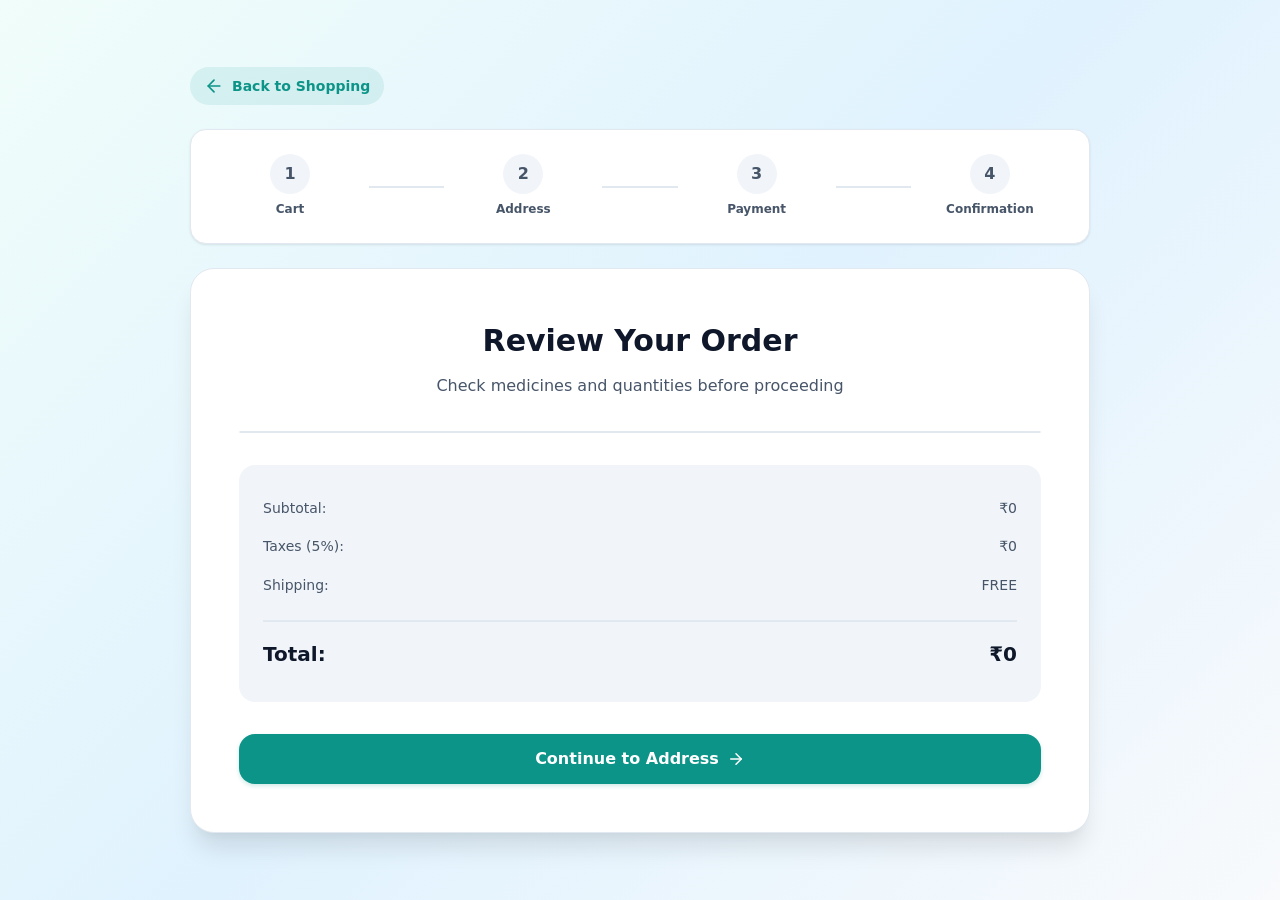
==== commit 6e84ccc6: "Add prescription checks to checkout Require a prescription upload when the cart contains prescriptio" ====
--- a/frontend/pages/checkout.html
+++ b/frontend/pages/checkout.html
@@ -225,6 +225,18 @@
             <p class="form-error" id="error-pin-code"></p>
           </div>
 
+          <!-- Prescription Upload Section (Pharmacy Feature) -->
+          <div class="form-group prescription-group" id="prescription-section" style="display: none;">
+            <label>Doctor's Prescription (Required)</label>
+            <p class="form-hint">Some medicines in your cart require a valid prescription</p>
+            <div class="file-upload-wrapper" style="border: 2px dashed var(--border-color); padding: 20px; text-align: center; border-radius: 8px; background: var(--bg-light);">
+              <input type="file" id="prescription-file" accept="image/*,.pdf" style="display: none;" />
+              <button type="button" class="btn btn-outline btn-sm" onclick="document.getElementById('prescription-file').click()">Choose File</button>
+              <div id="file-name-display" class="file-name" style="margin-top: 10px; font-size: 13px; color: var(--text-light);">No file selected</div>
+            </div>
+            <p class="form-error" id="error-prescription"></p>
+          </div>
+
           <!-- Save Address Checkbox -->
           <div class="form-group checkbox-group">
             <label class="checkbox-label">
--- a/frontend/css/style.css
+++ b/frontend/css/style.css
@@ -292,8 +292,8 @@
 .badge {
   display: inline-flex;
   align-items: center;
-  gap: 4px;
-  padding: 3px 8px;
+  gap: var(--spacing-xs);
+  padding: var(--spacing-xs) var(--spacing-sm);
   font-size: var(--font-size-xs);
   font-weight: 600;
   border-radius: var(--radius-pill);
@@ -393,39 +393,39 @@
 .brand-logo {
   display: flex;
   align-items: center;
-  gap: 10px;
+  gap: var(--spacing-md);
   font-size: var(--font-size-xl);
   font-weight: 800;
-  color: #10b981;
+  color: var(--accent-color);
   letter-spacing: -0.02em;
-  transition: transform 0.25s cubic-bezier(0.34, 1.56, 0.64, 1);
+  transition: color var(--transition-normal);
 }
 
 .brand-logo:hover {
-  transform: scale(1.02);
+  transform: none;
 }
 
 .brand-icon-wrap {
   width: 40px;
   height: 40px;
-  background: linear-gradient(135deg, var(--primary-color), var(--secondary-color));
+  background: var(--primary-color);
   color: var(--text-inverted);
   border-radius: var(--radius-md);
   display: flex;
   align-items: center;
   justify-content: center;
-  box-shadow: 0 4px 8px rgba(13, 148, 136, 0.3);
-  transition: transform 0.35s cubic-bezier(0.34, 1.56, 0.64, 1), box-shadow 0.25s ease;
+  box-shadow: 0 2px 4px rgba(13, 148, 136, 0.15);
+  transition: transform var(--transition-normal), box-shadow var(--transition-normal);
 }
 
 .brand-logo:hover .brand-icon-wrap {
-  transform: rotate(90deg) scale(1.08);
-  box-shadow: 0 6px 14px rgba(13, 148, 136, 0.45);
+  transform: none;
+  box-shadow: 0 2px 4px rgba(13, 148, 136, 0.15);
 }
 
 .brand-name {
-  color: #ffffff;
-  transition: color var(--transition-fast);
+  color: var(--text-inverted);
+  transition: color var(--transition-normal);
 }
 
 .brand-name span {
@@ -447,20 +447,20 @@
 
 .search-icon {
   position: absolute;
-  left: 14px;
+  left: 12px;
   color: #6b7280;
   pointer-events: none;
-  transition: color var(--transition-fast);
+  transition: color var(--transition-normal);
 }
 
 .header-search-input {
   width: 100%;
-  padding: 10px 16px 10px 42px;
+  padding: 10px 16px 10px 40px;
   font-size: var(--font-size-sm);
-  background-color: #1a1a1a;
-  border: 1.5px solid #333333;
+  background-color: var(--bg-muted);
+  border: 1px solid var(--border-color);
   border-radius: var(--radius-pill);
-  color: #ffffff;
+  color: var(--text-main);
   outline: none;
   transition: all var(--transition-normal);
 }
@@ -470,13 +470,13 @@
 }
 
 .header-search-input:focus {
-  background-color: #1a1a1a;
-  border-color: #10b981;
-  box-shadow: 0 0 0 4px rgba(16, 185, 129, 0.1);
+  background-color: var(--bg-surface);
+  border-color: var(--accent-color);
+  box-shadow: 0 0 0 2px rgba(16, 185, 129, 0.05);
 }
 
 .header-search-form:focus-within .search-icon {
-  color: var(--primary-color);
+  color: var(--accent-color);
 }
 
 /* Navigation Links with Smooth Hover Animation */
@@ -496,49 +496,49 @@
   font-size: var(--font-size-sm);
   font-weight: 600;
   color: #d1d5db;
-  padding: 8px 16px;
+  padding: var(--spacing-sm) var(--spacing-md);
   border-radius: var(--radius-pill);
   position: relative;
-  transition: color 0.25s ease, background-color 0.25s ease, transform 0.25s cubic-bezier(0.34, 1.56, 0.64, 1);
+  transition: color var(--transition-normal), background-color var(--transition-normal), transform var(--transition-normal);
   display: inline-flex;
   align-items: center;
   text-decoration: none;
   overflow: hidden;
 }
 
-/* Animated Underline Indicator */
+/* Simplified underline indicator */
 .nav-link::after {
   content: '';
   position: absolute;
-  bottom: 3px;
+  bottom: 2px;
   left: 50%;
   width: 0;
-  height: 2.5px;
-  background: linear-gradient(90deg, #10b981, #34d399);
+  height: 2px;
+  background: var(--accent-color);
   border-radius: var(--radius-pill);
   transform: translateX(-50%);
-  transition: width 0.28s cubic-bezier(0.4, 0, 0.2, 1);
+  transition: width var(--transition-normal);
 }
 
 .nav-link:hover {
-  color: #10b981;
+  color: var(--accent-color);
+  background-color: rgba(16, 185, 129, 0.05);
+  transform: none;
+}
+
+.nav-link:hover::after {
+  width: 40%;
+}
+
+.nav-link.active {
+  color: var(--accent-color);
   background-color: rgba(16, 185, 129, 0.08);
-  transform: translateY(-2px);
-}
-
-.nav-link:hover::after {
-  width: 60%;
-}
-
-.nav-link.active {
-  color: #10b981;
-  background-color: rgba(16, 185, 129, 0.12);
   font-weight: 700;
 }
 
 .nav-link.active::after {
-  width: 60%;
-  background: #10b981;
+  width: 40%;
+  background: var(--accent-color);
 }
 
 /* Header Actions */
@@ -552,30 +552,30 @@
   position: relative;
   width: 44px;
   height: 44px;
-  background-color: #1a1a1a;
+  background-color: var(--bg-dark);
   border-radius: var(--radius-pill);
   display: flex;
   align-items: center;
   justify-content: center;
-  color: #10b981;
-  transition: all 0.25s cubic-bezier(0.34, 1.56, 0.64, 1);
+  color: var(--accent-color);
+  transition: all var(--transition-normal);
 }
 
 .btn-cart:hover {
-  background-color: rgba(16, 185, 129, 0.12);
-  color: #10b981;
-  transform: translateY(-2px) scale(1.06);
-  box-shadow: 0 4px 12px rgba(16, 185, 129, 0.2);
+  background-color: rgba(16, 185, 129, 0.08);
+  color: var(--accent-hover);
+  transform: none;
+  box-shadow: none;
 }
 
 .btn-cart:hover .cart-badge {
-  transform: scale(1.18);
-  animation: badgeBounce 0.4s ease;
+  transform: none;
+  animation: none;
 }
 
 @keyframes badgeBounce {
-  0%, 100% { transform: scale(1.18); }
-  50% { transform: scale(1.35); }
+  0%, 100% { transform: none; }
+  50% { transform: none; }
 }
 
 .cart-badge {
@@ -584,17 +584,17 @@
   right: -2px;
   background-color: var(--danger-color);
   color: var(--text-inverted);
-  font-size: 11px;
-  font-weight: 700;
-  min-width: 19px;
-  height: 19px;
+  font-size: 10px;
+  font-weight: 600;
+  min-width: 18px;
+  height: 18px;
   border-radius: var(--radius-pill);
   display: flex;
   align-items: center;
   justify-content: center;
-  padding: 0 4px;
+  padding: 0 3px;
   border: 2px solid var(--bg-surface);
-  transition: transform 0.2s cubic-bezier(0.34, 1.56, 0.64, 1);
+  transition: none;
 }
 
 .mobile-toggle {
@@ -709,42 +709,42 @@
 }
 
 .hero-prescription-box {
-  background: linear-gradient(135deg, var(--primary-subtle), var(--secondary-light));
-  border: 2px dashed var(--primary-color);
-  border-radius: var(--radius-lg);
-  padding: var(--spacing-lg);
+  background-color: var(--primary-subtle);
+  border: 1px solid var(--primary-color);
+  border-radius: var(--radius-md);
+  padding: var(--spacing-md);
   text-align: center;
   transition: all var(--transition-normal);
 }
 
 .hero-prescription-box:hover {
   background-color: var(--primary-light);
-  transform: translateY(-2px);
+  transform: none;
 }
 
 .prescription-icon-circle {
-  width: 56px;
-  height: 56px;
+  width: 48px;
+  height: 48px;
   background-color: var(--primary-color);
   color: var(--text-inverted);
   border-radius: 50%;
   display: flex;
   align-items: center;
   justify-content: center;
-  margin: 0 auto var(--spacing-md);
-  box-shadow: var(--shadow-teal);
+  margin: 0 auto var(--spacing-sm);
+  box-shadow: none;
 }
 
 .hero-prescription-box h3 {
-  font-size: var(--font-size-md);
-  font-weight: 700;
-  margin-bottom: 4px;
+  font-size: var(--font-size-base);
+  font-weight: 600;
+  margin-bottom: var(--spacing-xs);
 }
 
 .hero-prescription-box p {
   font-size: var(--font-size-xs);
   color: var(--text-light);
-  margin-bottom: var(--spacing-md);
+  margin-bottom: var(--spacing-sm);
 }
 
 .floating-badge {
@@ -932,26 +932,27 @@
 }
 
 .filter-pill {
-  padding: 8px 18px;
+  padding: 6px 16px;
   border-radius: var(--radius-pill);
   font-size: var(--font-size-xs);
   font-weight: 600;
   background-color: var(--bg-surface);
   border: 1px solid var(--border-color);
   color: var(--text-light);
-  transition: all var(--transition-fast);
+  transition: all var(--transition-normal);
 }
 
 .filter-pill:hover {
   border-color: var(--primary-color);
   color: var(--primary-color);
+  background-color: var(--primary-light);
 }
 
 .filter-pill.active {
   background-color: var(--primary-color);
   border-color: var(--primary-color);
   color: var(--text-inverted);
-  box-shadow: 0 2px 6px rgba(13, 148, 136, 0.25);
+  box-shadow: none;
 }
 
 .results-count {
@@ -975,7 +976,7 @@
 .catalog-stock-toggle {
   display: inline-flex;
   align-items: center;
-  gap: 8px;
+  gap: var(--spacing-sm);
   color: var(--text-muted);
   font-size: var(--font-size-xs);
   font-weight: 600;
@@ -1377,23 +1378,25 @@
 }
 
 .footer-links li {
-  margin-bottom: 10px;
+  margin-bottom: var(--spacing-sm);
 }
 
 .footer-links a {
   font-size: var(--font-size-sm);
   color: #94a3b8;
+  transition: color var(--transition-normal);
 }
 
 .footer-links a:hover {
   color: var(--text-inverted);
-  padding-left: 4px;
+  padding-left: var(--spacing-xs);
 }
 
 .newsletter-form {
   display: flex;
   gap: var(--spacing-xs);
   margin-top: var(--spacing-md);
+  flex-wrap: wrap;
 }
 
 .newsletter-input {
--- a/frontend/css/checkout.css
+++ b/frontend/css/checkout.css
@@ -16,7 +16,7 @@
   position: relative;
   z-index: 10;
   width: 100%;
-  max-width: 700px;
+  max-width: 900px;
   margin: auto;
   padding: 0;
   display: flex;
@@ -204,6 +204,26 @@
   padding: var(--spacing-lg);
   border-bottom: 1px solid var(--border-color);
   transition: background-color var(--transition-fast);
+}
+
+.item-image {
+  width: 60px;
+  height: 60px;
+  border-radius: var(--radius-md);
+  overflow: hidden;
+  background: var(--bg-muted);
+  display: flex;
+  align-items: center;
+  justify-content: center;
+  margin-right: var(--spacing-md);
+  flex-shrink: 0;
+  border: 1px solid var(--border-color);
+}
+
+.item-image img {
+  width: 100%;
+  height: 100%;
+  object-fit: cover;
 }
 
 .cart-item:last-child {
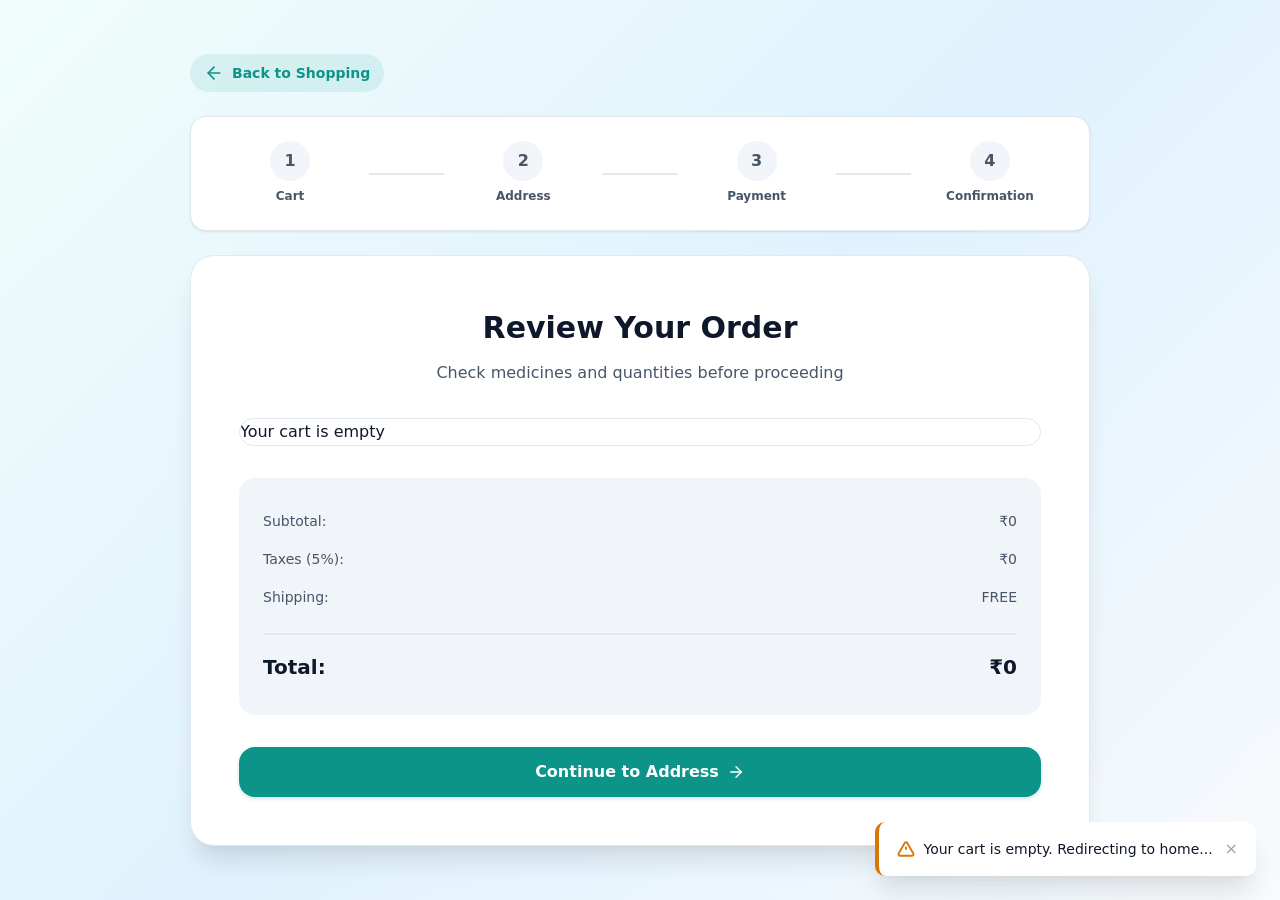
==== commit 7a563f52: "Roll back to state of 2061b60 (Nov 6)" ====
--- a/frontend/pages/checkout.html
+++ b/frontend/pages/checkout.html
@@ -225,18 +225,6 @@
             <p class="form-error" id="error-pin-code"></p>
           </div>
 
-          <!-- Prescription Upload Section (Pharmacy Feature) -->
-          <div class="form-group prescription-group" id="prescription-section" style="display: none;">
-            <label>Doctor's Prescription (Required)</label>
-            <p class="form-hint">Some medicines in your cart require a valid prescription</p>
-            <div class="file-upload-wrapper" style="border: 2px dashed var(--border-color); padding: 20px; text-align: center; border-radius: 8px; background: var(--bg-light);">
-              <input type="file" id="prescription-file" accept="image/*,.pdf" style="display: none;" />
-              <button type="button" class="btn btn-outline btn-sm" onclick="document.getElementById('prescription-file').click()">Choose File</button>
-              <div id="file-name-display" class="file-name" style="margin-top: 10px; font-size: 13px; color: var(--text-light);">No file selected</div>
-            </div>
-            <p class="form-error" id="error-prescription"></p>
-          </div>
-
           <!-- Save Address Checkbox -->
           <div class="form-group checkbox-group">
             <label class="checkbox-label">
--- a/frontend/css/style.css
+++ b/frontend/css/style.css
@@ -292,8 +292,8 @@
 .badge {
   display: inline-flex;
   align-items: center;
-  gap: var(--spacing-xs);
-  padding: var(--spacing-xs) var(--spacing-sm);
+  gap: 4px;
+  padding: 3px 8px;
   font-size: var(--font-size-xs);
   font-weight: 600;
   border-radius: var(--radius-pill);
@@ -393,39 +393,39 @@
 .brand-logo {
   display: flex;
   align-items: center;
-  gap: var(--spacing-md);
+  gap: 10px;
   font-size: var(--font-size-xl);
   font-weight: 800;
-  color: var(--accent-color);
+  color: #10b981;
   letter-spacing: -0.02em;
-  transition: color var(--transition-normal);
+  transition: transform 0.25s cubic-bezier(0.34, 1.56, 0.64, 1);
 }
 
 .brand-logo:hover {
-  transform: none;
+  transform: scale(1.02);
 }
 
 .brand-icon-wrap {
   width: 40px;
   height: 40px;
-  background: var(--primary-color);
+  background: linear-gradient(135deg, var(--primary-color), var(--secondary-color));
   color: var(--text-inverted);
   border-radius: var(--radius-md);
   display: flex;
   align-items: center;
   justify-content: center;
-  box-shadow: 0 2px 4px rgba(13, 148, 136, 0.15);
-  transition: transform var(--transition-normal), box-shadow var(--transition-normal);
+  box-shadow: 0 4px 8px rgba(13, 148, 136, 0.3);
+  transition: transform 0.35s cubic-bezier(0.34, 1.56, 0.64, 1), box-shadow 0.25s ease;
 }
 
 .brand-logo:hover .brand-icon-wrap {
-  transform: none;
-  box-shadow: 0 2px 4px rgba(13, 148, 136, 0.15);
+  transform: rotate(90deg) scale(1.08);
+  box-shadow: 0 6px 14px rgba(13, 148, 136, 0.45);
 }
 
 .brand-name {
-  color: var(--text-inverted);
-  transition: color var(--transition-normal);
+  color: #ffffff;
+  transition: color var(--transition-fast);
 }
 
 .brand-name span {
@@ -447,20 +447,20 @@
 
 .search-icon {
   position: absolute;
-  left: 12px;
+  left: 14px;
   color: #6b7280;
   pointer-events: none;
-  transition: color var(--transition-normal);
+  transition: color var(--transition-fast);
 }
 
 .header-search-input {
   width: 100%;
-  padding: 10px 16px 10px 40px;
+  padding: 10px 16px 10px 42px;
   font-size: var(--font-size-sm);
-  background-color: var(--bg-muted);
-  border: 1px solid var(--border-color);
+  background-color: #1a1a1a;
+  border: 1.5px solid #333333;
   border-radius: var(--radius-pill);
-  color: var(--text-main);
+  color: #ffffff;
   outline: none;
   transition: all var(--transition-normal);
 }
@@ -470,13 +470,13 @@
 }
 
 .header-search-input:focus {
-  background-color: var(--bg-surface);
-  border-color: var(--accent-color);
-  box-shadow: 0 0 0 2px rgba(16, 185, 129, 0.05);
+  background-color: #1a1a1a;
+  border-color: #10b981;
+  box-shadow: 0 0 0 4px rgba(16, 185, 129, 0.1);
 }
 
 .header-search-form:focus-within .search-icon {
-  color: var(--accent-color);
+  color: var(--primary-color);
 }
 
 /* Navigation Links with Smooth Hover Animation */
@@ -496,49 +496,49 @@
   font-size: var(--font-size-sm);
   font-weight: 600;
   color: #d1d5db;
-  padding: var(--spacing-sm) var(--spacing-md);
+  padding: 8px 16px;
   border-radius: var(--radius-pill);
   position: relative;
-  transition: color var(--transition-normal), background-color var(--transition-normal), transform var(--transition-normal);
+  transition: color 0.25s ease, background-color 0.25s ease, transform 0.25s cubic-bezier(0.34, 1.56, 0.64, 1);
   display: inline-flex;
   align-items: center;
   text-decoration: none;
   overflow: hidden;
 }
 
-/* Simplified underline indicator */
+/* Animated Underline Indicator */
 .nav-link::after {
   content: '';
   position: absolute;
-  bottom: 2px;
+  bottom: 3px;
   left: 50%;
   width: 0;
-  height: 2px;
-  background: var(--accent-color);
+  height: 2.5px;
+  background: linear-gradient(90deg, #10b981, #34d399);
   border-radius: var(--radius-pill);
   transform: translateX(-50%);
-  transition: width var(--transition-normal);
+  transition: width 0.28s cubic-bezier(0.4, 0, 0.2, 1);
 }
 
 .nav-link:hover {
-  color: var(--accent-color);
-  background-color: rgba(16, 185, 129, 0.05);
-  transform: none;
+  color: #10b981;
+  background-color: rgba(16, 185, 129, 0.08);
+  transform: translateY(-2px);
 }
 
 .nav-link:hover::after {
-  width: 40%;
+  width: 60%;
 }
 
 .nav-link.active {
-  color: var(--accent-color);
-  background-color: rgba(16, 185, 129, 0.08);
+  color: #10b981;
+  background-color: rgba(16, 185, 129, 0.12);
   font-weight: 700;
 }
 
 .nav-link.active::after {
-  width: 40%;
-  background: var(--accent-color);
+  width: 60%;
+  background: #10b981;
 }
 
 /* Header Actions */
@@ -552,30 +552,30 @@
   position: relative;
   width: 44px;
   height: 44px;
-  background-color: var(--bg-dark);
+  background-color: #1a1a1a;
   border-radius: var(--radius-pill);
   display: flex;
   align-items: center;
   justify-content: center;
-  color: var(--accent-color);
-  transition: all var(--transition-normal);
+  color: #10b981;
+  transition: all 0.25s cubic-bezier(0.34, 1.56, 0.64, 1);
 }
 
 .btn-cart:hover {
-  background-color: rgba(16, 185, 129, 0.08);
-  color: var(--accent-hover);
-  transform: none;
-  box-shadow: none;
+  background-color: rgba(16, 185, 129, 0.12);
+  color: #10b981;
+  transform: translateY(-2px) scale(1.06);
+  box-shadow: 0 4px 12px rgba(16, 185, 129, 0.2);
 }
 
 .btn-cart:hover .cart-badge {
-  transform: none;
-  animation: none;
+  transform: scale(1.18);
+  animation: badgeBounce 0.4s ease;
 }
 
 @keyframes badgeBounce {
-  0%, 100% { transform: none; }
-  50% { transform: none; }
+  0%, 100% { transform: scale(1.18); }
+  50% { transform: scale(1.35); }
 }
 
 .cart-badge {
@@ -584,17 +584,17 @@
   right: -2px;
   background-color: var(--danger-color);
   color: var(--text-inverted);
-  font-size: 10px;
-  font-weight: 600;
-  min-width: 18px;
-  height: 18px;
+  font-size: 11px;
+  font-weight: 700;
+  min-width: 19px;
+  height: 19px;
   border-radius: var(--radius-pill);
   display: flex;
   align-items: center;
   justify-content: center;
-  padding: 0 3px;
+  padding: 0 4px;
   border: 2px solid var(--bg-surface);
-  transition: none;
+  transition: transform 0.2s cubic-bezier(0.34, 1.56, 0.64, 1);
 }
 
 .mobile-toggle {
@@ -709,42 +709,42 @@
 }
 
 .hero-prescription-box {
-  background-color: var(--primary-subtle);
-  border: 1px solid var(--primary-color);
-  border-radius: var(--radius-md);
-  padding: var(--spacing-md);
+  background: linear-gradient(135deg, var(--primary-subtle), var(--secondary-light));
+  border: 2px dashed var(--primary-color);
+  border-radius: var(--radius-lg);
+  padding: var(--spacing-lg);
   text-align: center;
   transition: all var(--transition-normal);
 }
 
 .hero-prescription-box:hover {
   background-color: var(--primary-light);
-  transform: none;
+  transform: translateY(-2px);
 }
 
 .prescription-icon-circle {
-  width: 48px;
-  height: 48px;
+  width: 56px;
+  height: 56px;
   background-color: var(--primary-color);
   color: var(--text-inverted);
   border-radius: 50%;
   display: flex;
   align-items: center;
   justify-content: center;
-  margin: 0 auto var(--spacing-sm);
-  box-shadow: none;
+  margin: 0 auto var(--spacing-md);
+  box-shadow: var(--shadow-teal);
 }
 
 .hero-prescription-box h3 {
-  font-size: var(--font-size-base);
-  font-weight: 600;
-  margin-bottom: var(--spacing-xs);
+  font-size: var(--font-size-md);
+  font-weight: 700;
+  margin-bottom: 4px;
 }
 
 .hero-prescription-box p {
   font-size: var(--font-size-xs);
   color: var(--text-light);
-  margin-bottom: var(--spacing-sm);
+  margin-bottom: var(--spacing-md);
 }
 
 .floating-badge {
@@ -932,27 +932,26 @@
 }
 
 .filter-pill {
-  padding: 6px 16px;
+  padding: 8px 18px;
   border-radius: var(--radius-pill);
   font-size: var(--font-size-xs);
   font-weight: 600;
   background-color: var(--bg-surface);
   border: 1px solid var(--border-color);
   color: var(--text-light);
-  transition: all var(--transition-normal);
+  transition: all var(--transition-fast);
 }
 
 .filter-pill:hover {
   border-color: var(--primary-color);
   color: var(--primary-color);
-  background-color: var(--primary-light);
 }
 
 .filter-pill.active {
   background-color: var(--primary-color);
   border-color: var(--primary-color);
   color: var(--text-inverted);
-  box-shadow: none;
+  box-shadow: 0 2px 6px rgba(13, 148, 136, 0.25);
 }
 
 .results-count {
@@ -976,7 +975,7 @@
 .catalog-stock-toggle {
   display: inline-flex;
   align-items: center;
-  gap: var(--spacing-sm);
+  gap: 8px;
   color: var(--text-muted);
   font-size: var(--font-size-xs);
   font-weight: 600;
@@ -1378,25 +1377,23 @@
 }
 
 .footer-links li {
-  margin-bottom: var(--spacing-sm);
+  margin-bottom: 10px;
 }
 
 .footer-links a {
   font-size: var(--font-size-sm);
   color: #94a3b8;
-  transition: color var(--transition-normal);
 }
 
 .footer-links a:hover {
   color: var(--text-inverted);
-  padding-left: var(--spacing-xs);
+  padding-left: 4px;
 }
 
 .newsletter-form {
   display: flex;
   gap: var(--spacing-xs);
   margin-top: var(--spacing-md);
-  flex-wrap: wrap;
 }
 
 .newsletter-input {
